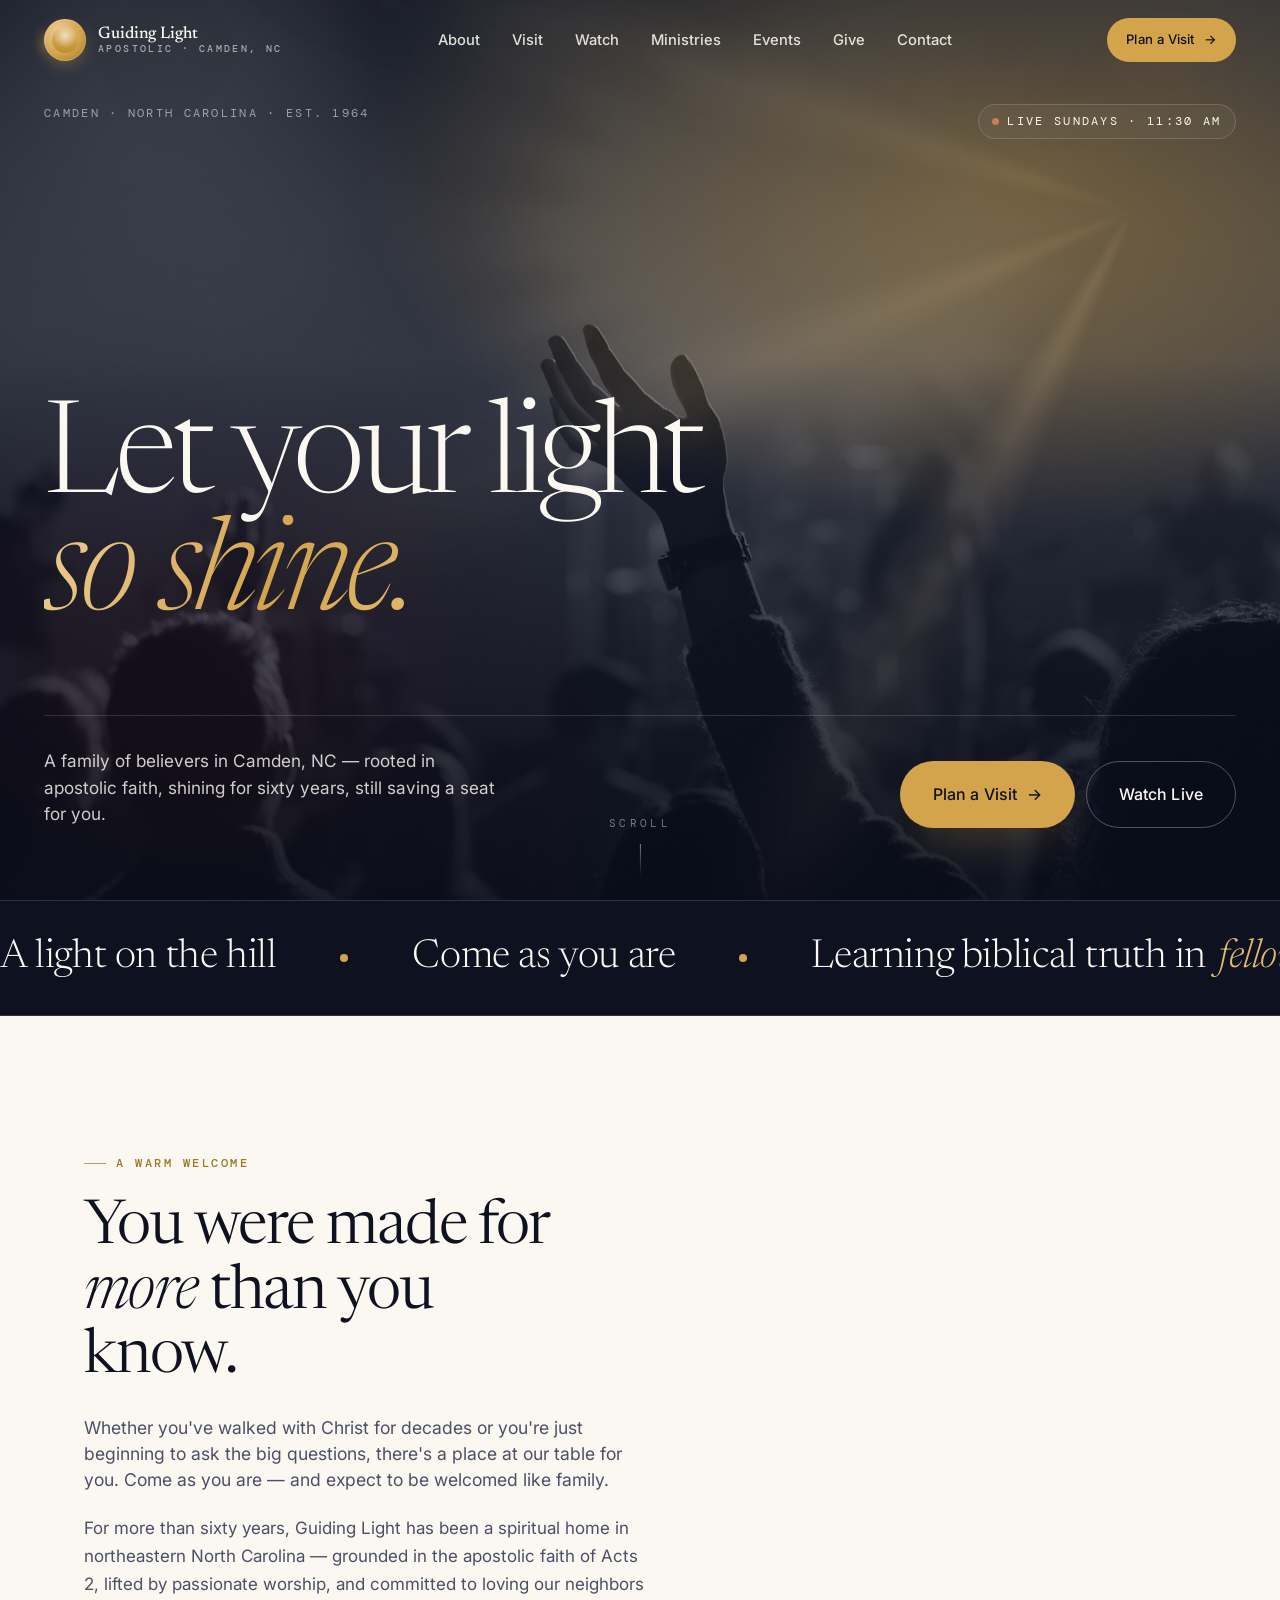
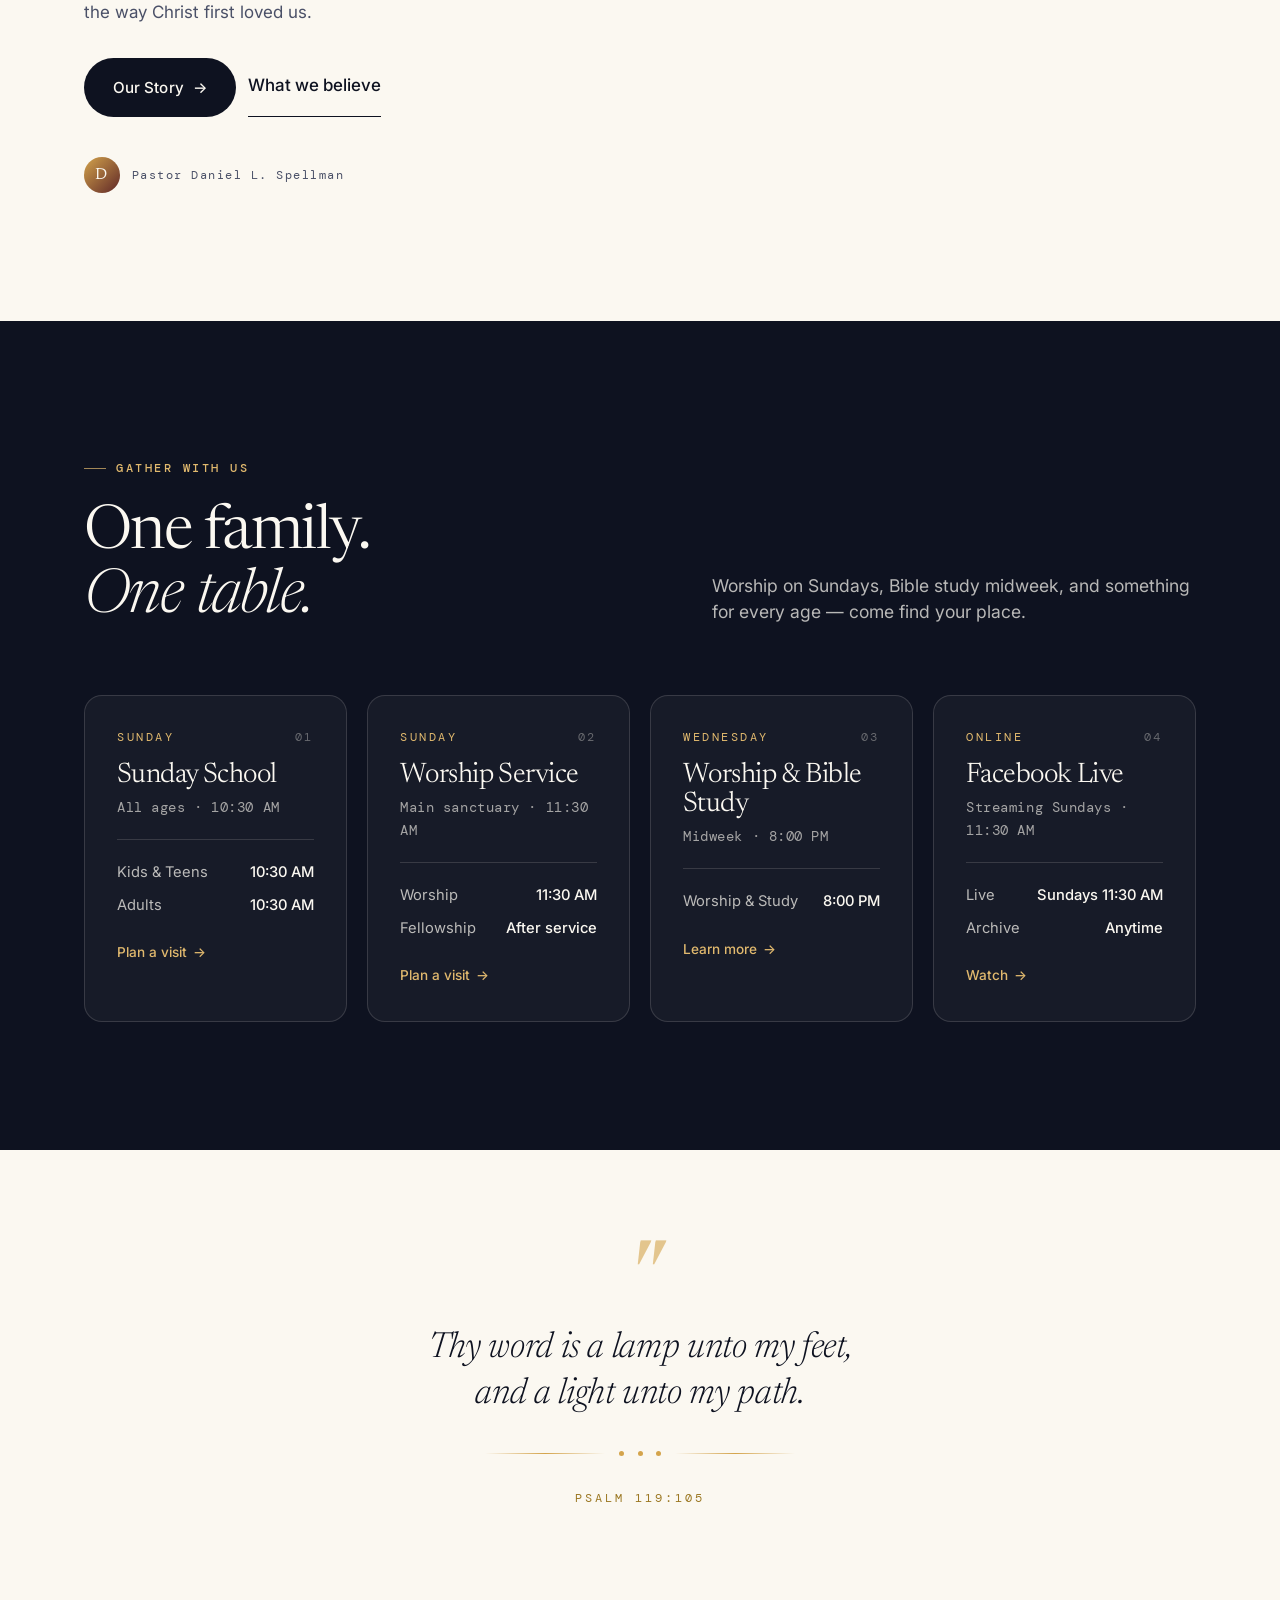
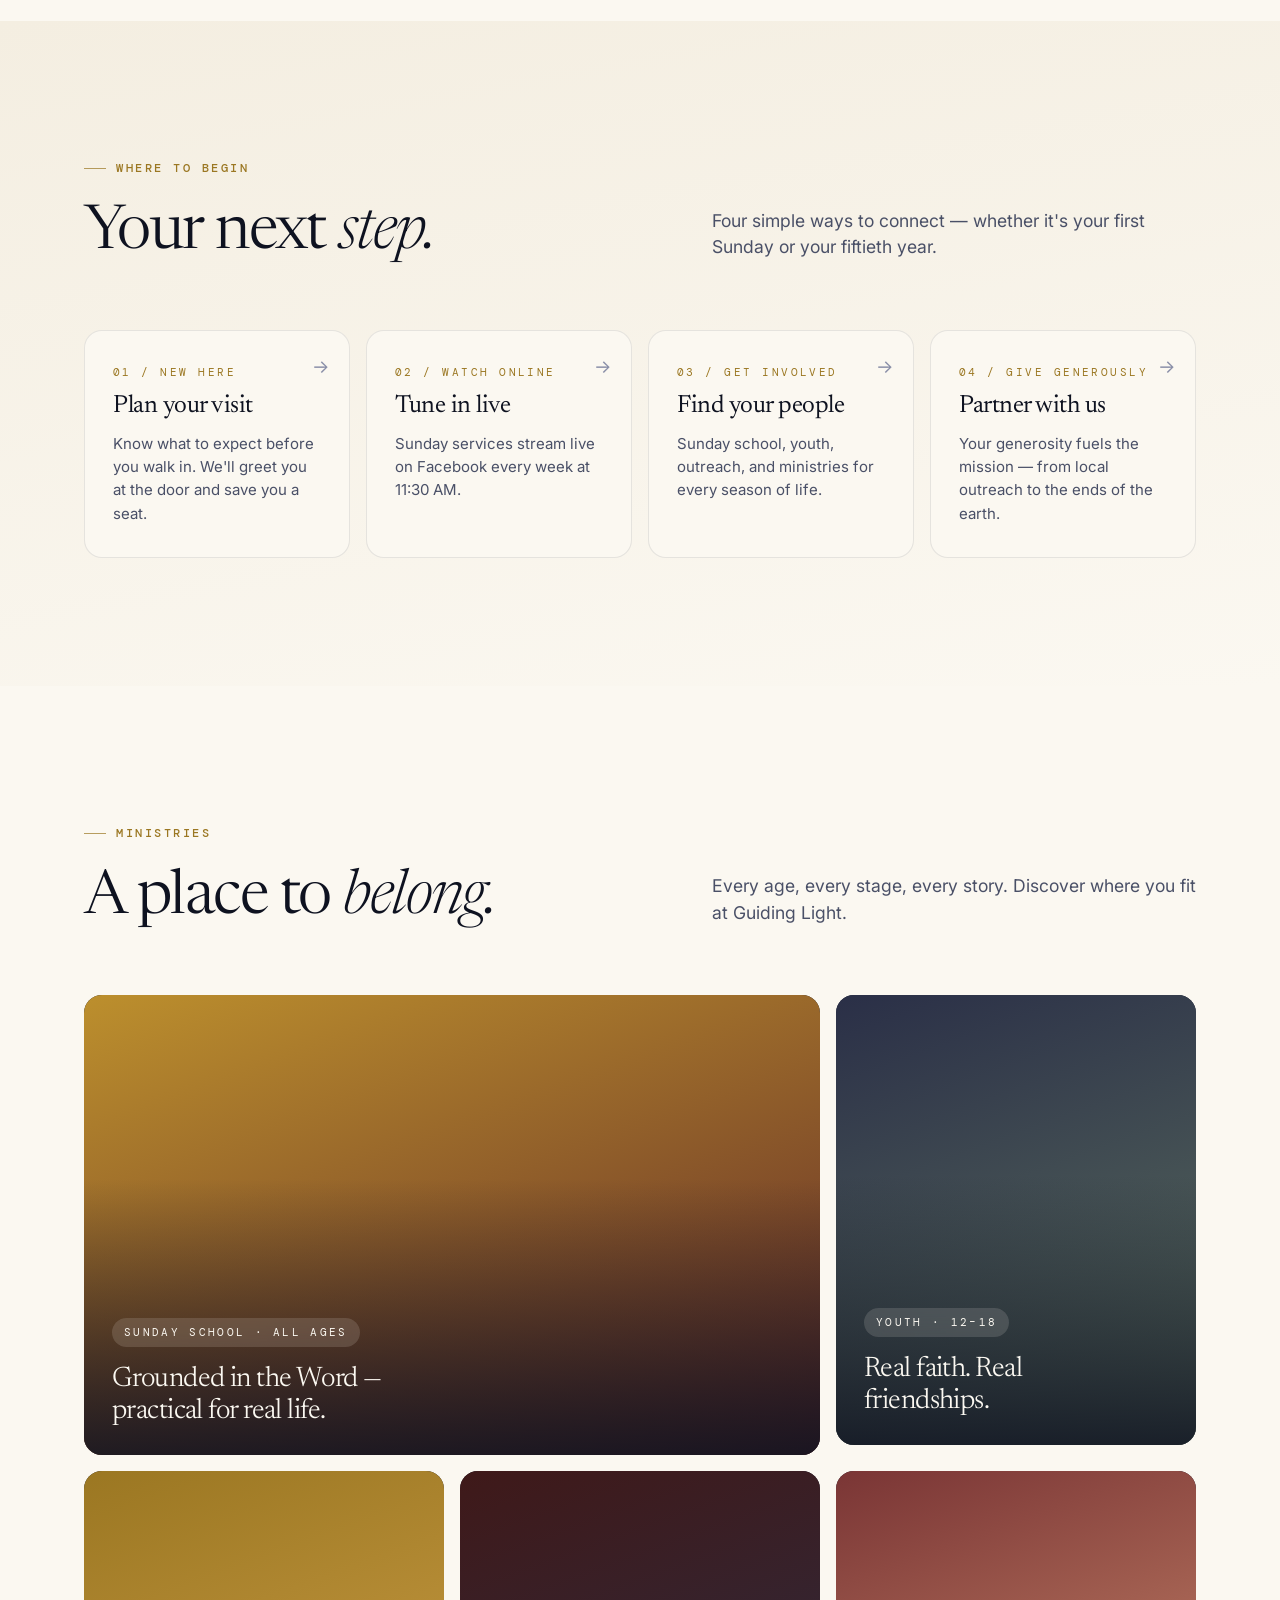
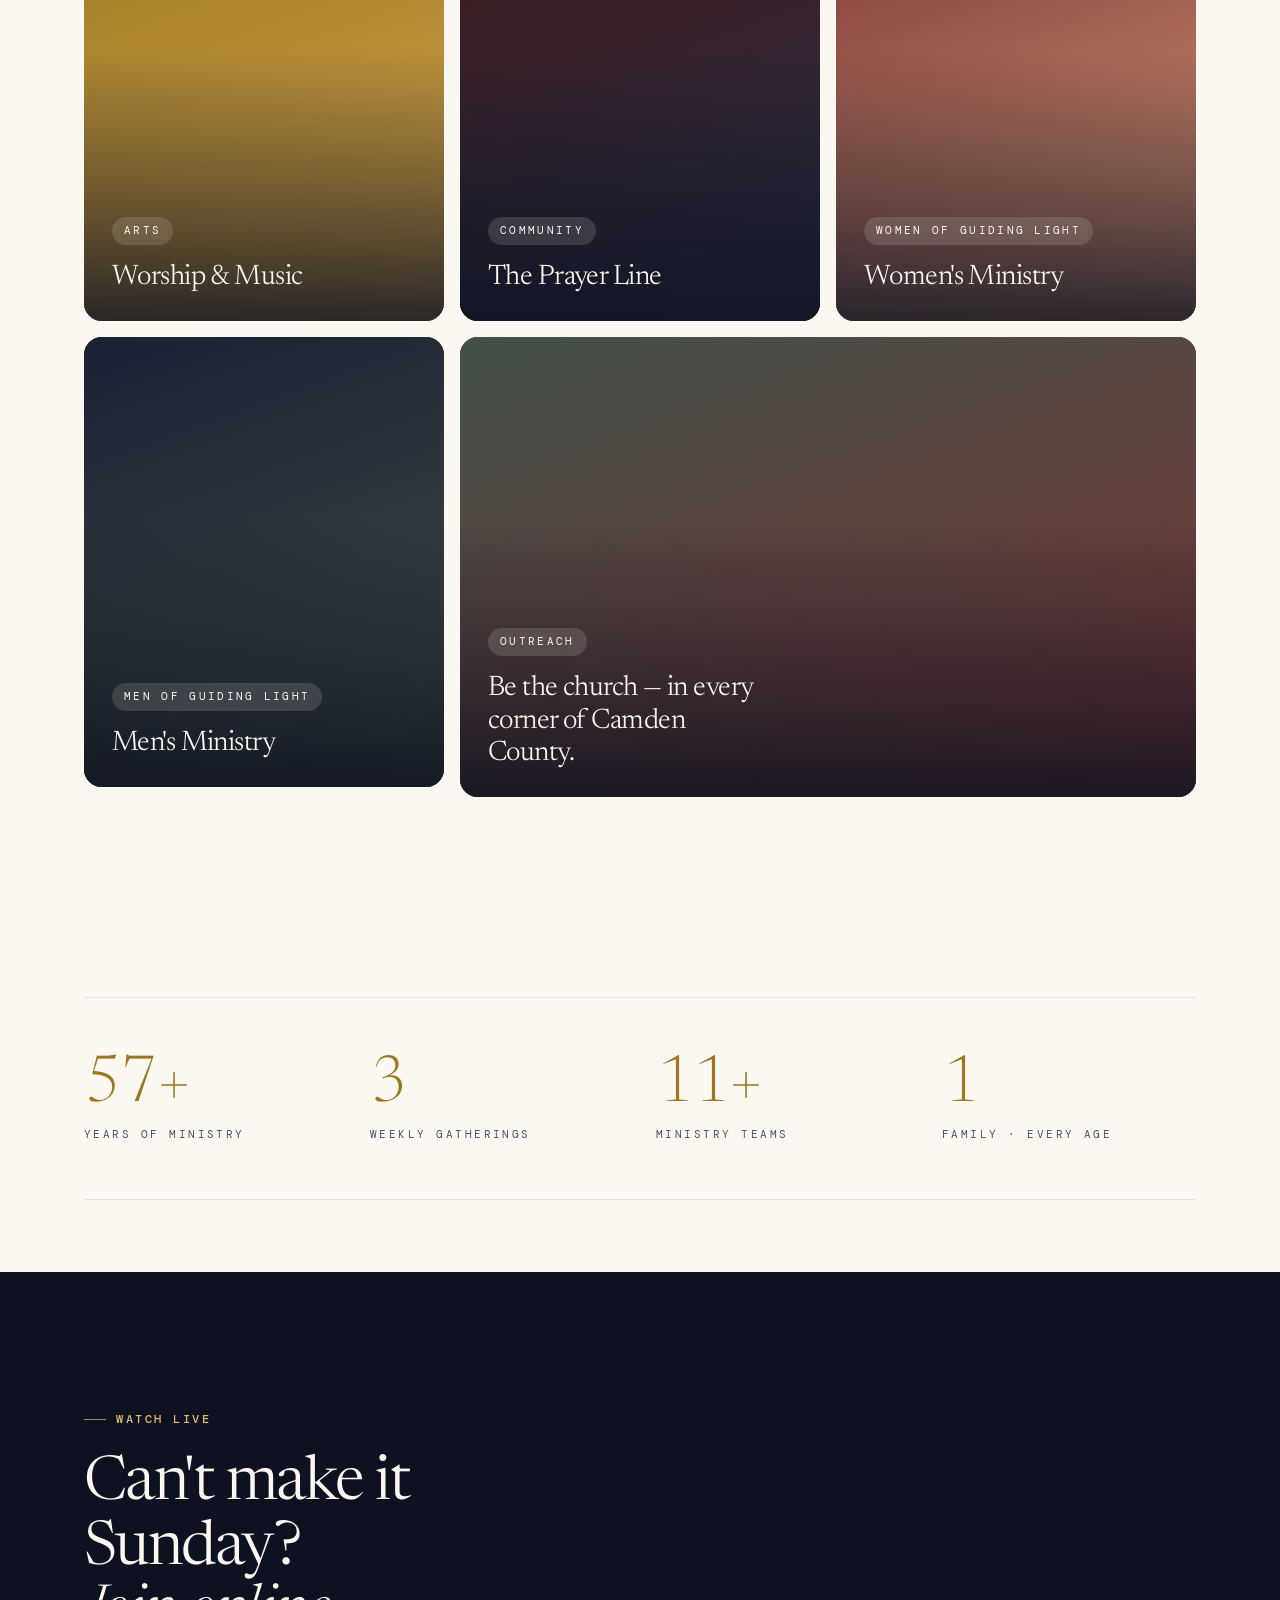
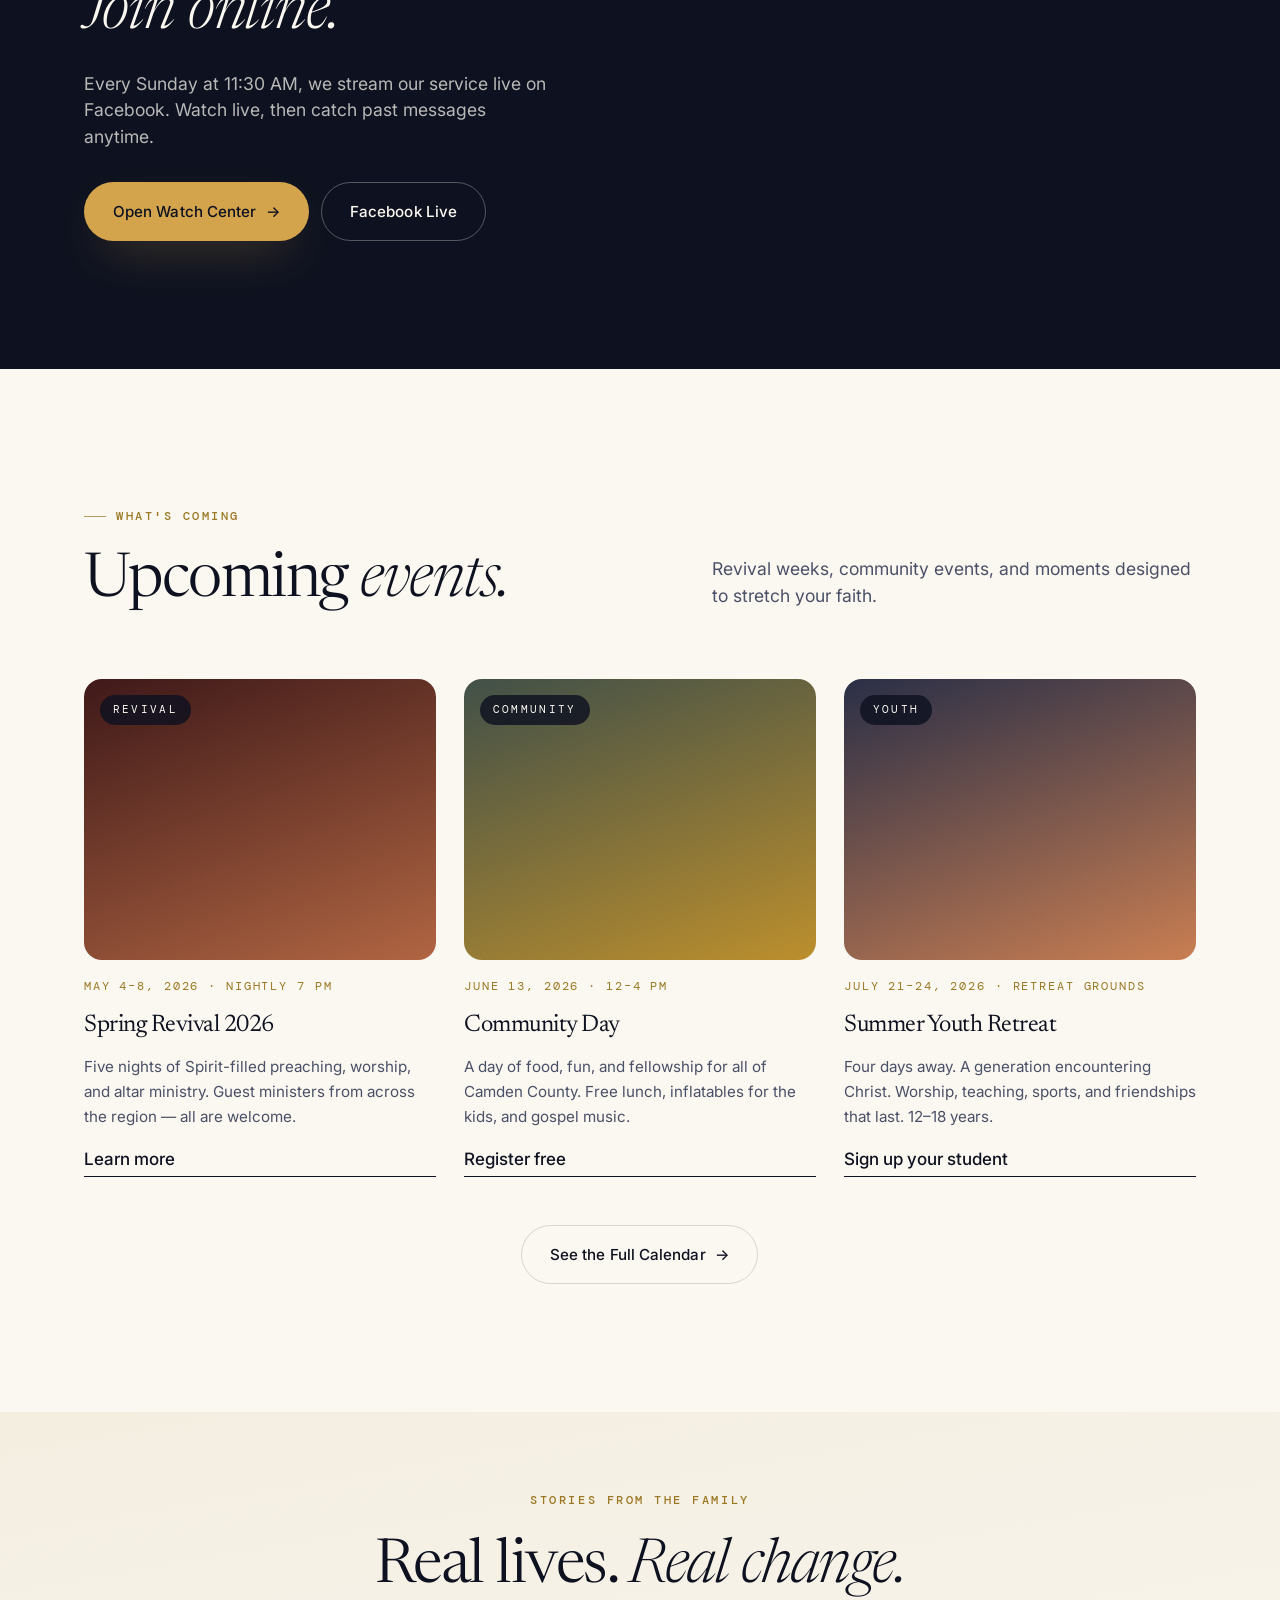
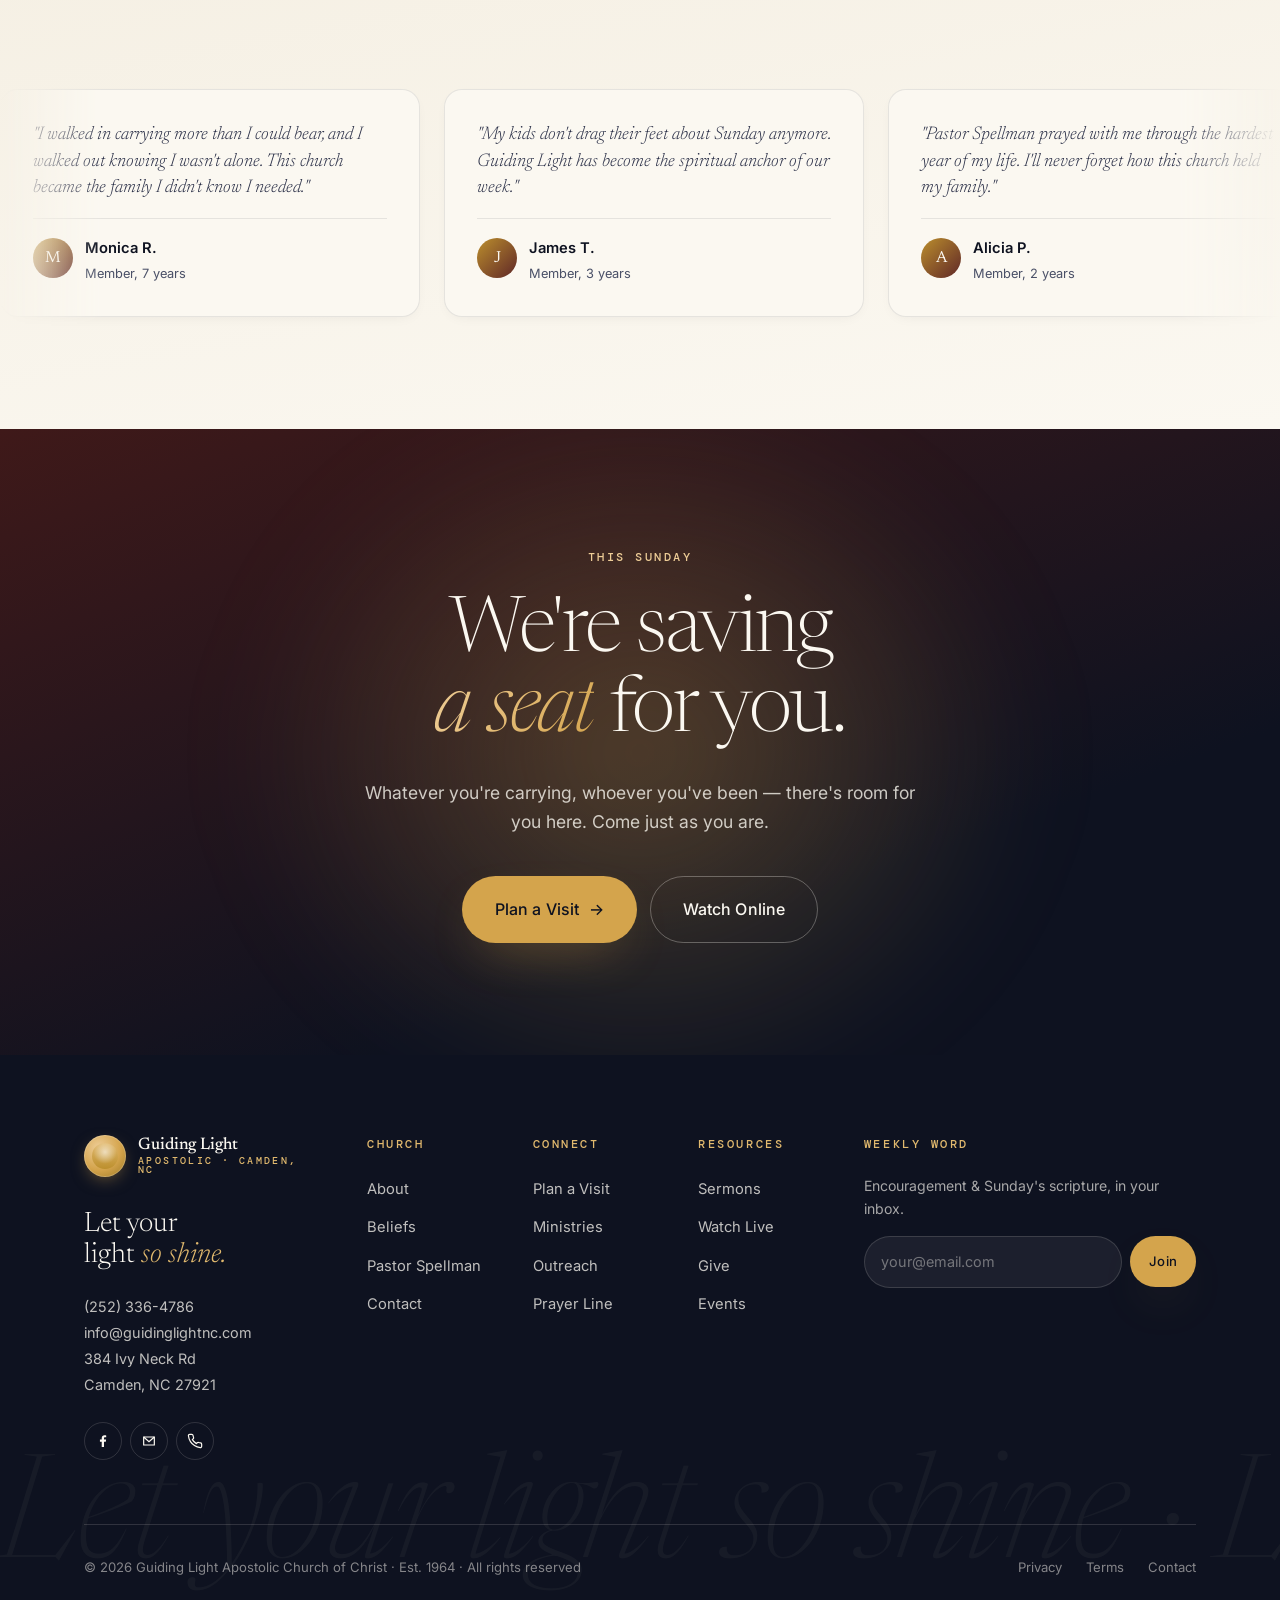
==== index.html @ ae15ff1e "Initial site" ====
<!doctype html>
<html lang="en">
<head>
<meta charset="utf-8" />
<meta name="viewport" content="width=device-width, initial-scale=1" />
<title>Guiding Light Apostolic Church of Christ — Camden, NC</title>
<meta name="description" content="Guiding Light Apostolic Church of Christ is a Christ-centered family in Camden, NC serving the community since 1964. Sunday worship at 11:30 AM. Learning biblical truth in fellowship." />
<meta name="theme-color" content="#0E1220" />
<link rel="preconnect" href="https://fonts.googleapis.com">
<link rel="preconnect" href="https://fonts.gstatic.com" crossorigin>
<link rel="stylesheet" href="https://fonts.googleapis.com/css2?family=Newsreader:ital,opsz,wght@0,6..72,200..700;1,6..72,200..700&family=Inter:wght@400;500;600;700&family=DM+Mono:wght@400;500&display=swap" />
<link rel="stylesheet" href="css/styles.css" />
</head>
<body>

<!-- ═══════════════════════════ NAV ═══════════════════════════ -->
<header class="nav is-dark">
  <div class="wrap-wide nav-inner">
    <a class="logo" href="index.html" aria-label="Guiding Light Apostolic Church of Christ home">
      <span class="logo-mark" aria-hidden="true"></span>
      <span class="logo-text">
        <span class="t1">Guiding Light</span>
        <span class="t2">Apostolic · Camden, NC</span>
      </span>
    </a>
    <nav class="nav-links" aria-label="Primary">
      <a href="about.html">About</a>
      <a href="visit.html">Visit</a>
      <a href="watch.html">Watch</a>
      <a href="ministries.html">Ministries</a>
      <a href="events.html">Events</a>
      <a href="give.html">Give</a>
      <a href="contact.html">Contact</a>
    </nav>
    <div class="nav-cta">
      <a class="btn btn-accent btn-sm" href="visit.html">Plan a Visit <span class="arr">→</span></a>
      <button class="burger" aria-label="Open menu" aria-expanded="false">
        <span></span><span></span>
      </button>
    </div>
  </div>
</header>

<!-- Mobile drawer -->
<div class="drawer" role="dialog" aria-label="Navigation">
  <nav aria-label="Mobile">
    <a href="about.html">About</a>
    <a href="visit.html">Visit</a>
    <a href="watch.html">Watch</a>
    <a href="ministries.html">Ministries</a>
    <a href="events.html">Events</a>
    <a href="give.html">Give</a>
    <a href="contact.html">Contact</a>
  </nav>
  <div class="drawer-foot">
    <a href="tel:+12523364786">(252) 336-4786</a>
    <a href="https://www.facebook.com/glacnc/" target="_blank" rel="noopener">Facebook</a>
  </div>
</div>

<!-- ═══════════════════════════ HERO ═══════════════════════════ -->
<section class="hero">
  <div class="hero-bg">
    <img class="hero-photo" src="assets/hero-worship.jpg" alt="" aria-hidden="true" />
  </div>
  <div class="hero-rays" aria-hidden="true"></div>
  <div class="hero-grain" aria-hidden="true"></div>

  <div class="hero-meta-top">
    <span>Camden · North Carolina · Est. 1964</span>
    <span class="live"><span class="live-dot" aria-hidden="true"></span> Live Sundays · 11:30 AM</span>
  </div>

  <div class="hero-inner">
    <h1 class="hero-title reveal">
      Let your light<br />
      <em>so shine.</em>
    </h1>

    <div class="hero-bottom">
      <p class="reveal" style="--delay:.2s">
        A family of believers in Camden, NC — rooted in apostolic faith, shining for sixty years, still saving a seat for you.
      </p>
      <div class="hero-actions reveal" style="--delay:.4s">
        <a class="btn btn-accent btn-lg" href="visit.html">Plan a Visit <span class="arr">→</span></a>
        <a class="btn btn-ghost-light btn-lg" href="watch.html">Watch Live</a>
      </div>
    </div>
  </div>

  <div class="hero-scroll" aria-hidden="true">Scroll</div>
</section>

<!-- ═══════════════════════════ MARQUEE ═══════════════════════════ -->
<div class="marquee" aria-hidden="true">
  <div class="marquee-track" data-loop>
    <span>A light on the hill<span class="marquee-dot"></span></span>
    <span>Come as you are<span class="marquee-dot"></span></span>
    <span>Learning biblical truth in <em>fellowship</em><span class="marquee-dot"></span></span>
    <span>We're saving a seat for <em>you</em><span class="marquee-dot"></span></span>
    <span>Sixty years <em>and counting</em><span class="marquee-dot"></span></span>
  </div>
</div>

<!-- ═══════════════════════════ WELCOME ═══════════════════════════ -->
<section class="section">
  <div class="wrap">
    <div class="split wide-left">
      <div class="split-copy">
        <span class="kicker reveal">A Warm Welcome</span>
        <h2 class="reveal mt-3" style="--delay:.1s">
          You were made for <em class="serif-italic">more</em> than you know.
        </h2>
        <p class="lede reveal" style="--delay:.2s">
          Whether you've walked with Christ for decades or you're just beginning to ask the big questions, there's a place at our table for you. Come as you are — and expect to be welcomed like family.
        </p>
        <p class="reveal" style="--delay:.3s">
          For more than sixty years, Guiding Light has been a spiritual home in northeastern North Carolina — grounded in the apostolic faith of Acts 2, lifted by passionate worship, and committed to loving our neighbors the way Christ first loved us.
        </p>
        <div class="split-actions reveal" style="--delay:.4s">
          <a class="btn" href="about.html">Our Story <span class="arr">→</span></a>
          <a class="link" href="about.html#beliefs">What we believe</a>
        </div>
        <div class="sig reveal" style="--delay:.5s">
          <span class="sig-mark">D</span>
          <span>Pastor Daniel L. Spellman</span>
        </div>
      </div>

      <div class="split-media reveal-img">
        <div class="photo-placeholder">
          <span class="ph-label">Sunday Worship</span>
        </div>
        <span class="tag">A family at the table</span>
        <div class="caption">
          "You are the light of the world. A city set on a hill cannot be hidden." <br/>
          <span style="opacity:.7">— Matthew 5:14</span>
        </div>
      </div>
    </div>
  </div>
</section>

<!-- ═══════════════════════════ SERVICE TIMES ═══════════════════════════ -->
<section class="section section-dark" id="services">
  <div class="wrap">
    <div class="section-head">
      <div>
        <span class="kicker reveal">Gather With Us</span>
        <h2 class="reveal mt-3" style="--delay:.1s">One family.<br/><em class="serif-italic">One table.</em></h2>
      </div>
      <p class="lede reveal" style="--delay:.2s">
        Worship on Sundays, Bible study midweek, and something for every age — come find your place.
      </p>
    </div>

    <div class="time-cards">
      <article class="time-card reveal">
        <div class="tc-label"><span>Sunday</span><span class="tc-num">01</span></div>
        <h3>Sunday School</h3>
        <p class="tc-place">All ages · 10:30 AM</p>
        <ul>
          <li><span>Kids &amp; Teens</span><span>10:30 AM</span></li>
          <li><span>Adults</span><span>10:30 AM</span></li>
        </ul>
        <a class="tc-more" href="visit.html">Plan a visit <span class="arr">→</span></a>
      </article>

      <article class="time-card reveal" style="--delay:.1s">
        <div class="tc-label"><span>Sunday</span><span class="tc-num">02</span></div>
        <h3>Worship Service</h3>
        <p class="tc-place">Main sanctuary · 11:30 AM</p>
        <ul>
          <li><span>Worship</span><span>11:30 AM</span></li>
          <li><span>Fellowship</span><span>After service</span></li>
        </ul>
        <a class="tc-more" href="visit.html">Plan a visit <span class="arr">→</span></a>
      </article>

      <article class="time-card reveal" style="--delay:.2s">
        <div class="tc-label"><span>Wednesday</span><span class="tc-num">03</span></div>
        <h3>Worship &amp; Bible Study</h3>
        <p class="tc-place">Midweek · 8:00 PM</p>
        <ul>
          <li><span>Worship &amp; Study</span><span>8:00 PM</span></li>
        </ul>
        <a class="tc-more" href="visit.html#study">Learn more <span class="arr">→</span></a>
      </article>

      <article class="time-card reveal" style="--delay:.3s">
        <div class="tc-label"><span>Online</span><span class="tc-num">04</span></div>
        <h3>Facebook Live</h3>
        <p class="tc-place">Streaming Sundays · 11:30 AM</p>
        <ul>
          <li><span>Live</span><span>Sundays 11:30 AM</span></li>
          <li><span>Archive</span><span>Anytime</span></li>
        </ul>
        <a class="tc-more" href="watch.html">Watch <span class="arr">→</span></a>
      </article>
    </div>
  </div>
</section>

<!-- ═══════════════════════════ VERSE ═══════════════════════════ -->
<section class="section-sm">
  <div class="wrap">
    <div class="verse reveal">
      <span class="mark">"</span>
      <blockquote>
        Thy word is a lamp unto my feet, and a light unto my path.
      </blockquote>
      <div class="ornament" aria-hidden="true"><span class="dot"></span><span class="dot"></span><span class="dot"></span></div>
      <cite>Psalm 119:105</cite>
    </div>
  </div>
</section>

<!-- ═══════════════════════════ NEXT STEPS ═══════════════════════════ -->
<section class="section section-warm">
  <div class="wrap">
    <div class="section-head">
      <div>
        <span class="kicker reveal">Where to Begin</span>
        <h2 class="reveal mt-3" style="--delay:.1s">Your next <em class="serif-italic">step.</em></h2>
      </div>
      <p class="lede reveal" style="--delay:.2s">Four simple ways to connect — whether it's your first Sunday or your fiftieth year.</p>
    </div>

    <div class="steps">
      <a class="step reveal" href="visit.html">
        <span class="step-num">01 / New here</span>
        <h3>Plan your visit</h3>
        <p>Know what to expect before you walk in. We'll greet you at the door and save you a seat.</p>
      </a>
      <a class="step reveal" style="--delay:.1s" href="watch.html">
        <span class="step-num">02 / Watch online</span>
        <h3>Tune in live</h3>
        <p>Sunday services stream live on Facebook every week at 11:30 AM.</p>
      </a>
      <a class="step reveal" style="--delay:.2s" href="ministries.html">
        <span class="step-num">03 / Get involved</span>
        <h3>Find your people</h3>
        <p>Sunday school, youth, outreach, and ministries for every season of life.</p>
      </a>
      <a class="step reveal" style="--delay:.3s" href="give.html">
        <span class="step-num">04 / Give generously</span>
        <h3>Partner with us</h3>
        <p>Your generosity fuels the mission — from local outreach to the ends of the earth.</p>
      </a>
    </div>
  </div>
</section>

<!-- ═══════════════════════════ MINISTRIES ═══════════════════════════ -->
<section class="section">
  <div class="wrap">
    <div class="section-head">
      <div>
        <span class="kicker reveal">Ministries</span>
        <h2 class="reveal mt-3" style="--delay:.1s">A place to <em class="serif-italic">belong.</em></h2>
      </div>
      <p class="lede reveal" style="--delay:.2s">Every age, every stage, every story. Discover where you fit at Guiding Light.</p>
    </div>

    <div class="ministries">
      <a class="ministry wide reveal" href="ministries.html#sunday-school">
        <div class="ministry-bg school" aria-hidden="true"></div>
        <div class="ministry-body">
          <span class="ministry-tag">Sunday School · All Ages</span>
          <h3>Grounded in the Word — practical for real life.</h3>
          <p>Bible-centered classes for every age group, 10:30 AM each Sunday.</p>
        </div>
      </a>

      <a class="ministry reveal" style="--delay:.1s" href="ministries.html#youth">
        <div class="ministry-bg youth" aria-hidden="true"></div>
        <div class="ministry-body">
          <span class="ministry-tag">Youth · 12–18</span>
          <h3>Real faith. Real friendships.</h3>
          <p>A place where teens are known, loved, and never talked down to.</p>
        </div>
      </a>

      <a class="ministry reveal" href="ministries.html#worship">
        <div class="ministry-bg worship" aria-hidden="true"></div>
        <div class="ministry-body">
          <span class="ministry-tag">Arts</span>
          <h3>Worship &amp; Music</h3>
          <p>Heartfelt, biblical, Spirit-led — the way it's always been done here.</p>
        </div>
      </a>

      <a class="ministry reveal" style="--delay:.1s" href="ministries.html#prayer">
        <div class="ministry-bg prayer" aria-hidden="true"></div>
        <div class="ministry-body">
          <span class="ministry-tag">Community</span>
          <h3>The Prayer Line</h3>
          <p>Weekly gatherings and a confidential line — because heaven listens.</p>
        </div>
      </a>

      <a class="ministry reveal" href="ministries.html#women">
        <div class="ministry-bg women" aria-hidden="true"></div>
        <div class="ministry-body">
          <span class="ministry-tag">Women of Guiding Light</span>
          <h3>Women's Ministry</h3>
          <p>Sisterhood rooted in Scripture — studies, retreats, real friendships.</p>
        </div>
      </a>

      <a class="ministry reveal" style="--delay:.1s" href="ministries.html#men">
        <div class="ministry-bg men" aria-hidden="true"></div>
        <div class="ministry-body">
          <span class="ministry-tag">Men of Guiding Light</span>
          <h3>Men's Ministry</h3>
          <p>Brotherhood, accountability, and iron sharpening iron.</p>
        </div>
      </a>

      <a class="ministry wide reveal" style="--delay:.2s" href="ministries.html#outreach">
        <div class="ministry-bg outreach" aria-hidden="true"></div>
        <div class="ministry-body">
          <span class="ministry-tag">Outreach</span>
          <h3>Be the church — in every corner of Camden County.</h3>
          <p>Food drives, hospital visits, back-to-school events, and families facing hardship.</p>
        </div>
      </a>
    </div>
  </div>
</section>

<!-- ═══════════════════════════ STATS ═══════════════════════════ -->
<section class="section-sm">
  <div class="wrap">
    <div class="stats">
      <div class="stat reveal">
        <span class="stat-num" data-count="60" data-suffix="+">0</span>
        <span class="stat-label">Years of ministry</span>
      </div>
      <div class="stat reveal" style="--delay:.1s">
        <span class="stat-num" data-count="3">0</span>
        <span class="stat-label">Weekly gatherings</span>
      </div>
      <div class="stat reveal" style="--delay:.2s">
        <span class="stat-num" data-count="12" data-suffix="+">0</span>
        <span class="stat-label">Ministry teams</span>
      </div>
      <div class="stat reveal" style="--delay:.3s">
        <span class="stat-num" data-count="1">0</span>
        <span class="stat-label">Family · every age</span>
      </div>
    </div>
  </div>
</section>

<!-- ═══════════════════════════ WATCH BAND ═══════════════════════════ -->
<section class="section section-dark">
  <div class="wrap">
    <div class="split wide-right">
      <div class="split-copy">
        <span class="kicker reveal">Watch Live</span>
        <h2 class="reveal mt-3" style="--delay:.1s">Can't make it Sunday?<br/><em class="serif-italic">Join online.</em></h2>
        <p class="lede reveal" style="--delay:.2s">Every Sunday at 11:30 AM, we stream our service live on Facebook. Watch live, then catch past messages anytime.</p>
        <div class="split-actions reveal" style="--delay:.3s">
          <a class="btn btn-accent" href="watch.html">Open Watch Center <span class="arr">→</span></a>
          <a class="btn btn-ghost-light" href="https://www.facebook.com/glacnc/" target="_blank" rel="noopener">Facebook Live</a>
        </div>
      </div>

      <div class="reveal-img" style="--delay:.2s">
        <div style="position:relative; aspect-ratio: 16/10; border-radius: var(--r-xl); overflow:hidden; background: linear-gradient(135deg, var(--ink-800), var(--wine-700)); display: grid; place-items: center; border: 1px solid rgba(251,248,241,0.1);">
          <div style="position:absolute; inset:0; background: radial-gradient(circle at 50% 40%, rgba(212,164,76,0.35), transparent 60%); pointer-events: none;"></div>
          <div style="position:relative; text-align:center; z-index: 1; padding: 2rem;">
            <svg width="72" height="72" viewBox="0 0 24 24" fill="none" stroke="var(--honey-400)" stroke-width="1" style="margin: 0 auto 1rem"><circle cx="12" cy="12" r="10"/><path d="M10 8l6 4-6 4V8z" fill="var(--honey-400)" stroke="none"/></svg>
            <div style="font-family: var(--font-display); font-size: 1.85rem; font-weight: 300; color: var(--bone)">Sundays · 11:30 AM</div>
            <div style="margin-top: .5rem; font-family: var(--font-mono); font-size: 0.72rem; letter-spacing: 0.22em; text-transform: uppercase; color: var(--honey-400)">Streaming on Facebook Live</div>
          </div>
        </div>
      </div>
    </div>
  </div>
</section>

<!-- ═══════════════════════════ UPCOMING EVENTS ═══════════════════════════ -->
<section class="section">
  <div class="wrap">
    <div class="section-head">
      <div>
        <span class="kicker reveal">What's Coming</span>
        <h2 class="reveal mt-3" style="--delay:.1s">Upcoming <em class="serif-italic">events.</em></h2>
      </div>
      <p class="lede reveal" style="--delay:.2s">Revival weeks, community events, and moments designed to stretch your faith.</p>
    </div>

    <div class="events" data-events-target="home" data-featured="true" data-limit="3">
      <!-- Fallback content shown if events.json fails to load -->
      <article class="event reveal">
        <div class="event-media g-revival"><span class="label">Revival</span></div>
        <span class="event-date">May 4–8, 2026 · Nightly 7 PM</span>
        <h3>Spring Revival 2026</h3>
        <p>Five nights of Spirit-filled preaching, worship, and altar ministry.</p>
        <a class="link" href="events.html">Learn more</a>
      </article>
    </div>

    <div class="text-center mt-5 reveal">
      <a class="btn btn-ghost" href="events.html">See the Full Calendar <span class="arr">→</span></a>
    </div>
  </div>
</section>

<!-- ═══════════════════════════ TESTIMONIALS ═══════════════════════════ -->
<section class="section-sm section-warm">
  <div class="wrap text-center reveal" style="max-width: 680px">
    <span class="kicker plain">Stories from the Family</span>
    <h2 class="mt-3">Real lives. <em class="serif-italic">Real change.</em></h2>
  </div>
  <div class="quotes mt-5">
    <div class="quotes-track" data-loop>
      <article class="quote-card">
        <p>"I walked in carrying more than I could bear, and I walked out knowing I wasn't alone. This church became the family I didn't know I needed."</p>
        <div class="quote-who"><span class="quote-avatar">M</span><span><b>Monica R.</b><small>Member, 7 years</small></span></div>
      </article>
      <article class="quote-card">
        <p>"My kids don't drag their feet about Sunday anymore. Guiding Light has become the spiritual anchor of our week."</p>
        <div class="quote-who"><span class="quote-avatar">J</span><span><b>James T.</b><small>Member, 3 years</small></span></div>
      </article>
      <article class="quote-card">
        <p>"Pastor Spellman prayed with me through the hardest year of my life. I'll never forget how this church held my family."</p>
        <div class="quote-who"><span class="quote-avatar">A</span><span><b>Alicia P.</b><small>Member, 2 years</small></span></div>
      </article>
      <article class="quote-card">
        <p>"From the first Sunday, someone remembered our names. That doesn't happen by accident — it's who Guiding Light is."</p>
        <div class="quote-who"><span class="quote-avatar">D</span><span><b>David &amp; Kara L.</b><small>Members, 9 years</small></span></div>
      </article>
      <article class="quote-card">
        <p>"Sixty years of faithfulness. I'm a third-generation member — my grandmother sang in this choir. There's no place like home."</p>
        <div class="quote-who"><span class="quote-avatar">S</span><span><b>Sylvia K.</b><small>Lifetime member</small></span></div>
      </article>
    </div>
  </div>
</section>

<!-- ═══════════════════════════ CTA BAND ═══════════════════════════ -->
<section class="cta-band">
  <div class="wrap">
    <span class="kicker plain reveal" style="color: var(--honey-300); justify-content: center; display: inline-flex">This Sunday</span>
    <h2 class="reveal mt-3" style="--delay:.1s">We're saving<br /><em>a seat</em> for you.</h2>
    <p class="reveal" style="--delay:.2s">Whatever you're carrying, whoever you've been — there's room for you here. Come just as you are.</p>
    <div class="cta-actions reveal" style="--delay:.3s">
      <a class="btn btn-accent btn-lg" href="visit.html">Plan a Visit <span class="arr">→</span></a>
      <a class="btn btn-ghost-light btn-lg" href="watch.html">Watch Online</a>
    </div>
  </div>
</section>

<!-- ═══════════════════════════ FOOTER ═══════════════════════════ -->
<footer class="footer">
  <div class="wrap">
    <div class="footer-grid">
      <div class="footer-brand">
        <a class="logo" href="index.html">
          <span class="logo-mark" aria-hidden="true"></span>
          <span class="logo-text"><span class="t1">Guiding Light</span><span class="t2">Apostolic · Camden, NC</span></span>
        </a>
        <p class="footer-tag">Let your<br />light <em>so shine.</em></p>
        <div class="footer-contact">
          <a href="tel:+12523364786">(252) 336-4786</a><br/>
          <a href="mailto:info@guidinglightnc.com">info@guidinglightnc.com</a><br/>
          384 Ivy Neck Rd<br/>
          Camden, NC 27921
        </div>
        <div class="footer-socials">
          <a class="social" href="https://www.facebook.com/glacnc/" target="_blank" rel="noopener" aria-label="Facebook"><svg width="16" height="16" viewBox="0 0 24 24" fill="currentColor"><path d="M13.5 21v-8h2.7l.4-3.1h-3.1V7.9c0-.9.3-1.5 1.6-1.5h1.7V3.6c-.3 0-1.3-.1-2.5-.1-2.5 0-4.2 1.5-4.2 4.3v2.1H7.4V13h2.7v8h3.4z"/></svg></a>
          <a class="social" href="mailto:info@guidinglightnc.com" aria-label="Email"><svg width="16" height="16" viewBox="0 0 24 24" fill="none" stroke="currentColor" stroke-width="1.8"><path d="M4 6h16v12H4z"/><path d="M4 6l8 7 8-7"/></svg></a>
          <a class="social" href="tel:+12523364786" aria-label="Phone"><svg width="16" height="16" viewBox="0 0 24 24" fill="none" stroke="currentColor" stroke-width="1.8"><path d="M22 16.92v3a2 2 0 01-2.18 2 19.79 19.79 0 01-8.63-3.07 19.5 19.5 0 01-6-6 19.79 19.79 0 01-3.07-8.67A2 2 0 014.11 2h3a2 2 0 012 1.72 12.84 12.84 0 00.7 2.81 2 2 0 01-.45 2.11L8.09 9.91a16 16 0 006 6l1.27-1.27a2 2 0 012.11-.45 12.84 12.84 0 002.81.7A2 2 0 0122 16.92z"/></svg></a>
        </div>
      </div>

      <div class="footer-col">
        <h5>Church</h5>
        <ul>
          <li><a href="about.html">About</a></li>
          <li><a href="about.html#beliefs">Beliefs</a></li>
          <li><a href="about.html#pastor">Pastor Spellman</a></li>
          <li><a href="contact.html">Contact</a></li>
        </ul>
      </div>

      <div class="footer-col">
        <h5>Connect</h5>
        <ul>
          <li><a href="visit.html">Plan a Visit</a></li>
          <li><a href="ministries.html">Ministries</a></li>
          <li><a href="ministries.html#outreach">Outreach</a></li>
          <li><a href="ministries.html#prayer">Prayer Line</a></li>
        </ul>
      </div>

      <div class="footer-col">
        <h5>Resources</h5>
        <ul>
          <li><a href="watch.html">Sermons</a></li>
          <li><a href="watch.html">Watch Live</a></li>
          <li><a href="give.html">Give</a></li>
          <li><a href="events.html">Events</a></li>
        </ul>
      </div>

      <div class="footer-newsletter footer-col">
        <h5>Weekly Word</h5>
        <p>Encouragement &amp; Sunday's scripture, in your inbox.</p>
        <form onsubmit="event.preventDefault(); this.querySelector('button').textContent='Subscribed ✓'; this.querySelector('input').value='';">
          <input type="email" placeholder="your@email.com" required />
          <button type="submit" class="btn btn-accent btn-sm">Join</button>
        </form>
      </div>
    </div>

    <div class="footer-bottom">
      <p>© <span data-year></span> Guiding Light Apostolic Church of Christ · Est. 1964 · All rights reserved</p>
      <div class="legal">
        <a href="#">Privacy</a>
        <a href="#">Terms</a>
        <a href="contact.html">Contact</a>
      </div>
    </div>
  </div>
  <div class="footer-seal" aria-hidden="true">Let your light so shine · Let your light so shine ·</div>
</footer>

<script src="js/main.js"></script>
<script src="js/events.js"></script>
</body>
</html>
---- css/styles.css ----
/* =============================================================
   GUIDING LIGHT APOSTOLIC CHURCH OF CHRIST — Design System
   Camden, NC · Est. 1964
   Aesthetic: luminous, rooted, story-driven.
   Warm sunlit palette. Ornate serif headers. Quiet motion.
   ============================================================= */

:root {
  /* ——— Palette ——— */
  --bone:        #FBF8F1;
  --bone-soft:   #F4EEE1;
  --bone-warm:   #ECE2CC;

  --ink-900:     #0E1220;
  --ink-800:     #1B2033;
  --ink-700:     #2A2F47;
  --ink-500:     #4A5067;
  --ink-300:     #8A8FA8;
  --ink-100:     #C7CAD8;

  /* The "light" — primary warm accent */
  --honey-700:   #9B7722;
  --honey-600:   #BC8F2D;
  --honey-500:   #D4A44C;
  --honey-400:   #E1B96E;
  --honey-300:   #EECD97;
  --honey-200:   #F4DFB8;

  /* Deep apostolic burgundy — secondary accent */
  --wine-800:    #3F1919;
  --wine-700:    #5F2727;
  --wine-600:    #7A3535;
  --wine-500:    #9A4545;

  /* Terracotta warmth */
  --terra-600:   #B06542;
  --terra-500:   #C97E52;
  --terra-400:   #DA9A77;

  /* Cool sage for contrast */
  --sage-700:    #415048;
  --sage-500:    #5D7060;
  --sage-300:    #8FA295;

  --white:       #FFFFFF;

  /* ——— Semantic ——— */
  --bg:          var(--bone);
  --bg-deep:     var(--ink-900);
  --fg:          var(--ink-900);
  --fg-mute:     var(--ink-500);
  --accent:      var(--honey-500);
  --accent-deep: var(--wine-700);

  --line:        rgba(14, 18, 32, 0.09);
  --line-strong: rgba(14, 18, 32, 0.15);
  --line-inv:    rgba(251, 248, 241, 0.14);

  /* ——— Type ——— */
  --font-display: "Newsreader", "Fraunces", "Cormorant Garamond", Georgia, serif;
  --font-body:    "Inter", -apple-system, BlinkMacSystemFont, "Segoe UI", sans-serif;
  --font-mono:    "DM Mono", "IBM Plex Mono", ui-monospace, monospace;

  /* ——— Scale ——— */
  --r-sm: 4px;
  --r-md: 10px;
  --r-lg: 18px;
  --r-xl: 28px;
  --r-full: 999px;

  --shadow-sm:  0 4px 14px -6px rgba(14, 18, 32, 0.08);
  --shadow-md:  0 18px 40px -20px rgba(14, 18, 32, 0.16);
  --shadow-lg:  0 36px 80px -30px rgba(14, 18, 32, 0.24);
  --shadow-glow: 0 20px 50px -20px rgba(212, 164, 76, 0.45);

  --ease:       cubic-bezier(0.22, 0.72, 0.22, 1);
  --ease-soft:  cubic-bezier(0.4, 0.1, 0.3, 1);

  --content:     1200px;
  --content-wide:1440px;
  --gutter:      clamp(1.25rem, 3.8vw, 2.75rem);
}

/* ——————— Reset ——————— */
*, *::before, *::after { box-sizing: border-box; }
* { margin: 0; padding: 0; }
html { -webkit-font-smoothing: antialiased; text-rendering: optimizeLegibility; scroll-behavior: smooth; }
body {
  font-family: var(--font-body);
  font-size: 17px;
  line-height: 1.65;
  color: var(--fg);
  background: var(--bg);
  overflow-x: hidden;
}
img, svg, video { display: block; max-width: 100%; height: auto; }
button { font: inherit; cursor: pointer; background: none; border: 0; color: inherit; }
a { color: inherit; text-decoration: none; }
ul, ol { list-style: none; }
input, textarea, select { font: inherit; color: inherit; }
::selection { background: var(--honey-300); color: var(--ink-900); }

/* ——————— Typography ——————— */
.kicker {
  display: inline-flex;
  align-items: center;
  gap: 0.625rem;
  font-family: var(--font-mono);
  font-size: 0.72rem;
  font-weight: 500;
  letter-spacing: 0.22em;
  text-transform: uppercase;
  color: var(--honey-700);
}
.kicker::before {
  content: "";
  width: 22px;
  height: 1px;
  background: currentColor;
  opacity: 0.7;
}
.kicker.plain::before { display: none; }

h1, .h1, h2, .h2, h3, .h3, h4, .h4 {
  font-family: var(--font-display);
  font-weight: 400;
  line-height: 1.05;
  letter-spacing: -0.02em;
  color: var(--ink-900);
}

h1, .h1 {
  font-size: clamp(3rem, 8vw, 7.5rem);
  font-weight: 300;
  line-height: 0.95;
  letter-spacing: -0.035em;
}
h2, .h2 {
  font-size: clamp(2.1rem, 4.8vw, 4.25rem);
  font-weight: 350;
  letter-spacing: -0.025em;
}
h3, .h3 {
  font-size: clamp(1.5rem, 2.6vw, 2.15rem);
  font-weight: 400;
}
h4, .h4 {
  font-size: 1.2rem;
  font-weight: 500;
  line-height: 1.35;
  font-family: var(--font-body);
  letter-spacing: -0.005em;
}

.serif-italic { font-family: var(--font-display); font-style: italic; font-weight: 300; }

.lede {
  font-size: clamp(1.1rem, 1.35vw, 1.35rem);
  line-height: 1.5;
  color: var(--ink-500);
  max-width: 62ch;
}

/* ——————— Layout ——————— */
.wrap {
  width: 100%;
  max-width: var(--content);
  margin-inline: auto;
  padding-inline: var(--gutter);
}
.wrap-wide {
  width: 100%;
  max-width: var(--content-wide);
  margin-inline: auto;
  padding-inline: var(--gutter);
}
.section {
  padding-block: clamp(4.5rem, 10vw, 8rem);
  position: relative;
}
.section-sm { padding-block: clamp(3rem, 6vw, 4.5rem); }
.section-dark {
  background: var(--ink-900);
  color: var(--bone);
}
.section-dark h1, .section-dark h2, .section-dark h3, .section-dark h4 { color: var(--bone); }
.section-dark .lede { color: rgba(251, 248, 241, 0.72); }
.section-dark .kicker { color: var(--honey-400); }

.section-warm {
  background: linear-gradient(170deg, var(--bone-soft) 0%, var(--bone) 100%);
}

.section-head {
  display: grid;
  grid-template-columns: 1fr 1fr;
  gap: 3rem;
  align-items: end;
  margin-bottom: clamp(2.5rem, 5vw, 4rem);
}
.section-head h2 { max-width: 16ch; }
.section-head .lede { justify-self: end; max-width: 44ch; padding-bottom: 0.35rem; }
@media (max-width: 780px) {
  .section-head { grid-template-columns: 1fr; gap: 1.25rem; }
  .section-head .lede { justify-self: start; }
}

/* ——————— Buttons ——————— */
.btn {
  display: inline-flex;
  align-items: center;
  gap: 0.6rem;
  padding: 1rem 1.75rem;
  font-family: var(--font-body);
  font-weight: 500;
  font-size: 0.95rem;
  letter-spacing: 0.005em;
  border-radius: var(--r-full);
  border: 1px solid transparent;
  background: var(--ink-900);
  color: var(--bone);
  transition: transform 0.4s var(--ease), background 0.3s, box-shadow 0.4s, color 0.3s, border-color 0.3s;
  position: relative;
  will-change: transform;
  white-space: nowrap;
}
.btn:hover { transform: translateY(-2px); box-shadow: var(--shadow-md); }
.btn .arr { transition: transform 0.35s var(--ease); display: inline-block; }
.btn:hover .arr { transform: translateX(4px); }

.btn-accent {
  background: var(--honey-500);
  color: var(--ink-900);
  box-shadow: var(--shadow-glow);
}
.btn-accent:hover { background: var(--honey-400); box-shadow: 0 24px 60px -18px rgba(212, 164, 76, 0.65); }

.btn-wine {
  background: var(--wine-700);
  color: var(--bone);
}
.btn-wine:hover { background: var(--wine-600); }

.btn-ghost {
  background: transparent;
  border-color: var(--line-strong);
  color: var(--ink-900);
}
.btn-ghost:hover { background: var(--ink-900); color: var(--bone); border-color: var(--ink-900); }

.btn-ghost-light {
  background: transparent;
  border-color: rgba(251, 248, 241, 0.3);
  color: var(--bone);
}
.btn-ghost-light:hover { background: var(--bone); color: var(--ink-900); border-color: var(--bone); }

.btn-sm { padding: 0.65rem 1.15rem; font-size: 0.82rem; }
.btn-lg { padding: 1.2rem 2rem; font-size: 1rem; }

.link {
  display: inline-flex;
  align-items: center;
  gap: 0.4rem;
  color: inherit;
  font-weight: 500;
  padding-bottom: 3px;
  border-bottom: 1px solid currentColor;
  transition: color 0.3s, gap 0.3s;
}
.link:hover { color: var(--honey-600); gap: 0.65rem; }

/* ——————— Nav ——————— */
.nav {
  position: fixed;
  top: 0; left: 0; right: 0;
  z-index: 60;
  padding: 1.1rem 0;
  transition: background 0.35s var(--ease), backdrop-filter 0.35s, padding 0.35s, border-color 0.3s;
  border-bottom: 1px solid transparent;
}
.nav-inner {
  display: flex;
  align-items: center;
  justify-content: space-between;
  gap: 2rem;
}
.nav.is-scrolled {
  background: rgba(251, 248, 241, 0.86);
  backdrop-filter: blur(20px) saturate(150%);
  -webkit-backdrop-filter: blur(20px) saturate(150%);
  border-bottom-color: var(--line);
  padding: 0.7rem 0;
}
.nav.is-dark:not(.is-scrolled) { color: var(--bone); }
.nav.is-dark.is-scrolled { color: var(--ink-900); }

.logo {
  display: inline-flex;
  align-items: center;
  gap: 0.75rem;
  font-family: var(--font-display);
  font-size: 1.15rem;
  font-weight: 500;
  line-height: 1;
  letter-spacing: -0.005em;
}
.logo-mark {
  width: 42px; height: 42px;
  border-radius: 50%;
  background: radial-gradient(circle at 35% 30%, var(--honey-300), var(--honey-500) 55%, var(--honey-700));
  position: relative;
  flex-shrink: 0;
  box-shadow: 0 6px 18px -6px rgba(212, 164, 76, 0.6), inset 0 0 0 1px rgba(255,255,255,0.2);
}
.logo-mark::after {
  content: "";
  position: absolute;
  inset: 8px;
  border-radius: 50%;
  background:
    radial-gradient(circle at 50% 35%, rgba(255,255,255,0.6), transparent 55%),
    linear-gradient(180deg, var(--honey-400), var(--honey-600));
}
.logo-mark::before {
  content: "";
  position: absolute;
  inset: -4px;
  border-radius: 50%;
  background: conic-gradient(from 220deg, transparent 0deg, rgba(212, 164, 76, 0.4) 40deg, transparent 80deg, transparent 360deg);
  filter: blur(6px);
  z-index: -1;
  animation: logo-halo 10s linear infinite;
}
@keyframes logo-halo { to { transform: rotate(360deg); } }

.logo-text { display: flex; flex-direction: column; gap: 2px; }
.logo-text .t1 { font-size: 1.05rem; letter-spacing: -0.005em; line-height: 1; }
.logo-text .t2 { font-family: var(--font-mono); font-size: 0.6rem; letter-spacing: 0.25em; text-transform: uppercase; color: var(--fg-mute); line-height: 1; }
.nav.is-dark:not(.is-scrolled) .logo-text .t2 { color: rgba(251, 248, 241, 0.6); }

.nav-links {
  display: flex;
  align-items: center;
  gap: 2rem;
  font-size: 0.92rem;
  font-weight: 500;
}
.nav-links a {
  position: relative;
  padding: 0.5rem 0;
  opacity: 0.88;
  transition: opacity 0.3s;
}
.nav-links a::after {
  content: "";
  position: absolute;
  left: 0; right: 0; bottom: 0;
  height: 2px;
  background: var(--honey-500);
  transform: scaleX(0);
  transform-origin: left;
  transition: transform 0.5s var(--ease);
}
.nav-links a:hover,
.nav-links a[aria-current="page"] { opacity: 1; }
.nav-links a:hover::after,
.nav-links a[aria-current="page"]::after { transform: scaleX(1); }

.nav-cta { display: flex; align-items: center; gap: 0.75rem; }

.burger {
  display: none;
  width: 44px; height: 44px;
  border-radius: 50%;
  border: 1px solid var(--line-strong);
  align-items: center;
  justify-content: center;
  position: relative;
}
.nav.is-dark:not(.is-scrolled) .burger { border-color: rgba(251, 248, 241, 0.3); }
.burger span {
  position: absolute;
  left: 12px; right: 12px;
  height: 1.5px;
  background: currentColor;
  transition: transform 0.35s var(--ease), opacity 0.2s;
}
.burger span:nth-child(1) { transform: translateY(-4px); }
.burger span:nth-child(2) { transform: translateY(4px); }
.burger.is-open span:nth-child(1) { transform: rotate(45deg); }
.burger.is-open span:nth-child(2) { transform: rotate(-45deg); }

@media (max-width: 960px) {
  .nav-links, .nav-cta .btn { display: none; }
  .burger { display: inline-flex; }
}

/* Mobile drawer */
.drawer {
  position: fixed;
  inset: 0;
  background: var(--ink-900);
  color: var(--bone);
  z-index: 55;
  transform: translateY(-100%);
  transition: transform 0.55s var(--ease-soft);
  display: flex;
  flex-direction: column;
  padding: 6rem var(--gutter) 3rem;
  overflow: auto;
}
.drawer.is-open { transform: translateY(0); }
.drawer a {
  display: block;
  font-family: var(--font-display);
  font-weight: 300;
  font-size: clamp(2rem, 7vw, 3rem);
  padding: 0.7rem 0;
  border-bottom: 1px solid var(--line-inv);
  letter-spacing: -0.02em;
}
.drawer-foot {
  margin-top: auto;
  padding-top: 2rem;
  color: rgba(251, 248, 241, 0.65);
  font-size: 0.9rem;
  display: flex;
  gap: 1.25rem;
  flex-wrap: wrap;
}

/* ——————— Hero (home) ——————— */
.hero {
  position: relative;
  min-height: 100vh;
  min-height: 100svh;
  background: var(--ink-900);
  color: var(--bone);
  overflow: hidden;
  isolation: isolate;
  display: flex;
  align-items: flex-end;
  padding: 9rem 0 4.5rem;
}
.hero-bg {
  position: absolute;
  inset: 0;
  z-index: -2;
  overflow: hidden;
  background:
    radial-gradient(ellipse 80% 60% at 80% 20%, rgba(212, 164, 76, 0.45), transparent 65%),
    radial-gradient(ellipse 60% 70% at 15% 85%, rgba(122, 53, 53, 0.35), transparent 60%),
    linear-gradient(180deg, #080C17 0%, #0E1220 55%, #14182A 100%);
}
.hero-photo {
  position: absolute;
  inset: 0;
  width: 100%;
  height: 100%;
  object-fit: cover;
  opacity: 0.42;
  mix-blend-mode: luminosity;
  filter: contrast(1.08) saturate(0.9);
}
.hero-bg::after {
  content: "";
  position: absolute;
  inset: 0;
  background:
    linear-gradient(180deg, rgba(8, 12, 23, 0.55) 0%, rgba(8, 12, 23, 0.15) 40%, rgba(8, 12, 23, 0.85) 100%),
    radial-gradient(ellipse 80% 60% at 80% 20%, rgba(212, 164, 76, 0.35), transparent 65%);
  pointer-events: none;
}
.hero-grain {
  position: absolute;
  inset: 0;
  z-index: -1;
  background-image:
    radial-gradient(1.5px 1.5px at 20px 30px, rgba(251,248,241,.07), transparent),
    radial-gradient(1.5px 1.5px at 40px 70px, rgba(251,248,241,.05), transparent),
    radial-gradient(1px 1px at 90px 40px, rgba(251,248,241,.08), transparent),
    radial-gradient(1.5px 1.5px at 130px 80px, rgba(251,248,241,.05), transparent),
    radial-gradient(2px 2px at 160px 30px, rgba(251,248,241,.04), transparent);
  background-size: 200px 200px;
  opacity: 0.7;
  mask-image: radial-gradient(ellipse at 60% 40%, black, transparent 75%);
  -webkit-mask-image: radial-gradient(ellipse at 60% 40%, black, transparent 75%);
}
.hero-rays {
  position: absolute;
  inset: -10%;
  z-index: -1;
  opacity: 0.55;
  background:
    conic-gradient(from 200deg at 82% 28%,
      transparent 0deg,
      rgba(238, 205, 151, 0.28) 8deg,
      transparent 16deg,
      transparent 40deg,
      rgba(238, 205, 151, 0.2) 48deg,
      transparent 56deg,
      transparent 80deg,
      rgba(238, 205, 151, 0.14) 88deg,
      transparent 96deg,
      transparent 360deg
    );
  filter: blur(3px);
  /* Fade out at the edges so the conic-gradient's rectangular bounds
     don't create a visible seam across the hero. */
  mask-image: radial-gradient(ellipse 75% 90% at 82% 28%, black 10%, rgba(0,0,0,0.6) 50%, transparent 85%);
  -webkit-mask-image: radial-gradient(ellipse 75% 90% at 82% 28%, black 10%, rgba(0,0,0,0.6) 50%, transparent 85%);
  transform-origin: 82% 28%;
  animation: ray-drift 26s ease-in-out infinite;
}
@keyframes ray-drift {
  0%, 100% { transform: rotate(0deg) scale(1); opacity: 0.55; }
  50% { transform: rotate(6deg) scale(1.04); opacity: 0.75; }
}

.hero-meta-top {
  position: absolute;
  top: 6.5rem;
  left: 0; right: 0;
  padding-inline: var(--gutter);
  display: flex;
  justify-content: space-between;
  gap: 2rem;
  font-family: var(--font-mono);
  font-size: 0.72rem;
  letter-spacing: 0.2em;
  text-transform: uppercase;
  color: rgba(251, 248, 241, 0.55);
}
.hero-meta-top .live {
  display: inline-flex;
  align-items: center;
  gap: 0.5rem;
  padding: 0.45rem 0.85rem;
  border: 1px solid rgba(251, 248, 241, 0.15);
  border-radius: var(--r-full);
  background: rgba(251, 248, 241, 0.04);
  color: var(--bone);
  backdrop-filter: blur(10px);
}
.live-dot {
  width: 7px; height: 7px;
  border-radius: 50%;
  background: var(--terra-500);
  box-shadow: 0 0 0 0 rgba(201, 126, 82, 0.55);
  animation: live-pulse 1.9s ease-out infinite;
}
@keyframes live-pulse {
  0% { box-shadow: 0 0 0 0 rgba(201, 126, 82, 0.55); }
  70% { box-shadow: 0 0 0 11px rgba(201, 126, 82, 0); }
  100% { box-shadow: 0 0 0 0 rgba(201, 126, 82, 0); }
}

.hero-inner {
  width: 100%;
  max-width: var(--content-wide);
  margin-inline: auto;
  padding-inline: var(--gutter);
  display: grid;
  gap: 2rem;
}
.hero-title {
  font-family: var(--font-display);
  font-weight: 280;
  font-size: clamp(3rem, 10vw, 9rem);
  line-height: 0.92;
  letter-spacing: -0.04em;
  max-width: 18ch;
  color: var(--bone);
}
.hero-title em {
  font-style: italic;
  font-weight: 260;
  background: linear-gradient(120deg, var(--honey-300), var(--honey-500) 60%, var(--honey-400));
  -webkit-background-clip: text;
  background-clip: text;
  -webkit-text-fill-color: transparent;
  color: transparent;
}
.hero-bottom {
  display: grid;
  grid-template-columns: 1fr auto;
  gap: 2.5rem;
  align-items: end;
  margin-top: 2.75rem;
  padding-top: 2rem;
  border-top: 1px solid rgba(251, 248, 241, 0.15);
}
.hero-bottom p {
  max-width: 42ch;
  color: rgba(251, 248, 241, 0.82);
  font-size: 1.075rem;
  line-height: 1.55;
}
.hero-actions { display: flex; gap: 0.75rem; flex-wrap: wrap; justify-content: flex-end; }
@media (max-width: 720px) {
  .hero-bottom { grid-template-columns: 1fr; }
  .hero-actions { justify-content: flex-start; }
}

.hero-scroll {
  position: absolute;
  bottom: 1.5rem;
  left: 50%;
  transform: translateX(-50%);
  font-family: var(--font-mono);
  font-size: 0.7rem;
  letter-spacing: 0.3em;
  text-transform: uppercase;
  color: rgba(251, 248, 241, 0.45);
  writing-mode: horizontal-tb;
}
.hero-scroll::after {
  content: "";
  display: block;
  margin: 0.75rem auto 0;
  width: 1px;
  height: 32px;
  background: linear-gradient(180deg, rgba(251,248,241,.5), transparent);
  animation: scroll-line 2.2s var(--ease) infinite;
}
@keyframes scroll-line {
  0% { height: 0; opacity: 0; }
  40% { opacity: 1; }
  100% { height: 48px; opacity: 0; transform: translateY(10px); }
}

/* ——————— Page hero (interior) ——————— */
.page-hero {
  position: relative;
  padding: 10.5rem 0 5rem;
  background: radial-gradient(ellipse 70% 80% at 70% 15%, rgba(212,164,76,0.18), transparent 65%), var(--bone);
  overflow: hidden;
}
.page-hero::after {
  content: "";
  position: absolute;
  bottom: -1px;
  left: 0; right: 0;
  height: 1px;
  background: var(--line);
}
.page-hero .crumbs {
  font-family: var(--font-mono);
  font-size: 0.72rem;
  letter-spacing: 0.22em;
  text-transform: uppercase;
  color: var(--ink-500);
  display: flex;
  gap: 0.75rem;
  align-items: center;
}
.page-hero .crumbs a:hover { color: var(--honey-700); }
.page-hero .crumbs span.sep { opacity: 0.4; }

.page-hero h1 {
  margin-top: 1.75rem;
  font-size: clamp(2.6rem, 6.5vw, 5.25rem);
  font-weight: 250;
  line-height: 0.98;
  max-width: 18ch;
}
.page-hero h1 em {
  font-style: italic;
  font-weight: 250;
  background: linear-gradient(120deg, var(--honey-600), var(--honey-400));
  -webkit-background-clip: text;
  background-clip: text;
  -webkit-text-fill-color: transparent;
  color: transparent;
}
.page-hero .lede { margin-top: 1.5rem; max-width: 56ch; }

/* ——————— Marquee ——————— */
.marquee {
  background: var(--ink-900);
  color: var(--bone);
  padding: 1.5rem 0;
  overflow: hidden;
  border-top: 1px solid var(--line-inv);
  border-bottom: 1px solid var(--line-inv);
}
.marquee-track {
  display: flex;
  gap: 4rem;
  white-space: nowrap;
  animation: marquee 42s linear infinite;
  font-family: var(--font-display);
  font-weight: 300;
  font-size: clamp(1.5rem, 4vw, 2.5rem);
  letter-spacing: -0.01em;
}
.marquee-track > span { display: inline-flex; align-items: center; }
.marquee-track em { font-style: italic; color: var(--honey-400); font-weight: 300; margin-left: 0.3em; }
.marquee-dot {
  width: 8px; height: 8px;
  border-radius: 50%;
  background: var(--honey-500);
  display: inline-block;
  flex-shrink: 0;
  margin-left: 4rem;
  vertical-align: middle;
}
@keyframes marquee {
  to { transform: translateX(-50%); }
}

/* ——————— Editorial split ——————— */
.split {
  display: grid;
  grid-template-columns: 1fr 1fr;
  gap: clamp(2rem, 5vw, 5rem);
  align-items: center;
}
.split.wide-right { grid-template-columns: 1fr 1.2fr; }
.split.wide-left { grid-template-columns: 1.2fr 1fr; }
@media (max-width: 860px) {
  .split,
  .split.wide-right,
  .split.wide-left { grid-template-columns: 1fr; gap: 2rem; }
  .split .split-media { order: -1; }
}
.split-copy h2 { max-width: 14ch; }
.split-copy .lede { margin-top: 1.5rem; }
.split-copy p { margin-top: 1.25rem; color: var(--ink-500); }
.split-actions { display: flex; gap: 0.75rem; flex-wrap: wrap; margin-top: 2rem; }

.split-media {
  position: relative;
  border-radius: var(--r-xl);
  overflow: hidden;
  isolation: isolate;
  aspect-ratio: 4 / 5;
  background: var(--bone-soft);
}
.split-media img { width: 100%; height: 100%; object-fit: cover; }
.split-media .tag {
  position: absolute;
  top: 1rem; left: 1rem;
  padding: 0.45rem 0.85rem;
  background: rgba(14, 18, 32, 0.72);
  color: var(--bone);
  backdrop-filter: blur(12px);
  border-radius: var(--r-full);
  font-family: var(--font-mono);
  font-size: 0.68rem;
  letter-spacing: 0.2em;
  text-transform: uppercase;
}
.split-media .caption {
  position: absolute;
  left: 1.25rem; right: 1.25rem; bottom: 1.25rem;
  padding: 1.1rem 1.25rem;
  background: rgba(14, 18, 32, 0.78);
  color: var(--bone);
  border-radius: var(--r-md);
  font-size: 0.88rem;
  line-height: 1.5;
  backdrop-filter: blur(10px);
}

/* Placeholder photo — generated with CSS when user has no image */
.photo-placeholder {
  position: relative;
  background: linear-gradient(135deg, var(--bone-warm), var(--bone-soft));
  border-radius: var(--r-xl);
  aspect-ratio: 4 / 5;
  overflow: hidden;
  display: grid;
  place-items: center;
  isolation: isolate;
}
.photo-placeholder::before {
  content: "";
  position: absolute;
  inset: 0;
  background:
    radial-gradient(ellipse at 30% 30%, rgba(212,164,76,0.4), transparent 55%),
    radial-gradient(ellipse at 70% 70%, rgba(122,53,53,0.25), transparent 55%);
  z-index: -1;
}
.photo-placeholder::after {
  content: "";
  position: absolute;
  top: 25%;
  left: 25%;
  width: 50%;
  height: 50%;
  border-radius: 50%;
  background: radial-gradient(circle, rgba(255,255,255,0.5), transparent 60%);
  filter: blur(16px);
}
.photo-placeholder .ph-label {
  font-family: var(--font-mono);
  font-size: 0.78rem;
  letter-spacing: 0.22em;
  text-transform: uppercase;
  color: var(--ink-500);
  position: relative;
  padding: 0.5rem 1rem;
  background: rgba(251, 248, 241, 0.85);
  border-radius: var(--r-full);
  backdrop-filter: blur(4px);
}

/* ——————— Service time cards ——————— */
.time-cards {
  display: grid;
  grid-template-columns: repeat(auto-fit, minmax(260px, 1fr));
  gap: 1.25rem;
}
.time-card {
  position: relative;
  padding: 2rem;
  border-radius: var(--r-lg);
  background: rgba(251, 248, 241, 0.04);
  border: 1px solid var(--line-inv);
  transition: background 0.4s var(--ease), transform 0.4s var(--ease), border-color 0.3s;
  overflow: hidden;
  isolation: isolate;
}
.time-card:hover {
  background: rgba(251, 248, 241, 0.07);
  border-color: rgba(212, 164, 76, 0.4);
  transform: translateY(-3px);
}
.time-card::after {
  content: "";
  position: absolute;
  top: -40%;
  right: -10%;
  width: 80%;
  height: 80%;
  background: radial-gradient(circle, rgba(212, 164, 76, 0.2), transparent 60%);
  transform: scale(0);
  transition: transform 0.6s var(--ease);
  z-index: -1;
}
.time-card:hover::after { transform: scale(1); }
.time-card .tc-label {
  font-family: var(--font-mono);
  font-size: 0.72rem;
  letter-spacing: 0.22em;
  text-transform: uppercase;
  color: var(--honey-400);
  display: flex;
  justify-content: space-between;
  align-items: center;
}
.time-card .tc-num {
  font-family: var(--font-mono);
  color: rgba(251, 248, 241, 0.35);
}
.time-card h3 {
  margin-top: 0.85rem;
  font-size: clamp(1.65rem, 2.2vw, 2rem);
  font-weight: 350;
  color: var(--bone);
}
.time-card .tc-place {
  font-size: 0.88rem;
  color: rgba(251, 248, 241, 0.62);
  margin-top: 0.35rem;
  font-family: var(--font-mono);
  letter-spacing: 0.04em;
}
.time-card ul {
  margin-top: 1.25rem;
  padding-top: 1.25rem;
  border-top: 1px solid var(--line-inv);
  display: grid;
  gap: 0.55rem;
}
.time-card ul li {
  display: flex;
  justify-content: space-between;
  font-size: 0.92rem;
  gap: 1rem;
}
.time-card ul li span:first-child { color: rgba(251, 248, 241, 0.72); }
.time-card ul li span:last-child { color: var(--bone); font-weight: 500; }
.time-card .tc-more {
  display: inline-flex;
  align-items: center;
  gap: 0.35rem;
  margin-top: 1.5rem;
  font-size: 0.85rem;
  color: var(--honey-400);
  font-weight: 500;
  transition: gap 0.3s, color 0.3s;
}
.time-card .tc-more:hover { gap: 0.6rem; color: var(--honey-300); }

/* ——————— Verse block ——————— */
.verse {
  text-align: center;
  max-width: 880px;
  margin-inline: auto;
  position: relative;
  padding: 2.5rem clamp(1.5rem, 4vw, 3rem);
}
.verse .mark {
  font-family: var(--font-display);
  font-style: italic;
  font-size: 6rem;
  line-height: 0.5;
  color: var(--honey-500);
  opacity: 0.6;
  display: block;
  margin-bottom: 1rem;
}
.verse blockquote {
  font-family: var(--font-display);
  font-weight: 300;
  font-style: italic;
  font-size: clamp(1.5rem, 3vw, 2.25rem);
  line-height: 1.3;
  color: var(--ink-900);
  letter-spacing: -0.01em;
  max-width: 24ch;
  margin: 0 auto;
}
.section-dark .verse blockquote { color: var(--bone); }
.verse cite {
  display: block;
  margin-top: 1.75rem;
  font-family: var(--font-mono);
  font-size: 0.78rem;
  font-style: normal;
  letter-spacing: 0.24em;
  text-transform: uppercase;
  color: var(--honey-700);
}
.section-dark .verse cite { color: var(--honey-400); }

/* ——————— Next steps grid ——————— */
.steps {
  display: grid;
  grid-template-columns: repeat(auto-fit, minmax(260px, 1fr));
  gap: 1rem;
}
.step {
  display: flex;
  flex-direction: column;
  gap: 0.75rem;
  padding: 2rem 1.75rem;
  border-radius: var(--r-lg);
  background: var(--bone);
  border: 1px solid var(--line);
  position: relative;
  overflow: hidden;
  transition: transform 0.4s var(--ease), box-shadow 0.4s, border-color 0.3s;
}
.step:hover {
  transform: translateY(-4px);
  box-shadow: var(--shadow-md);
  border-color: var(--honey-300);
}
.step-num {
  font-family: var(--font-mono);
  font-size: 0.7rem;
  letter-spacing: 0.22em;
  text-transform: uppercase;
  color: var(--honey-700);
}
.step h3 {
  font-size: 1.55rem;
  font-weight: 400;
}
.step p {
  color: var(--ink-500);
  font-size: 0.94rem;
  line-height: 1.55;
}
.step::after {
  content: "→";
  position: absolute;
  top: 1.25rem; right: 1.25rem;
  font-size: 1.15rem;
  color: var(--ink-300);
  transition: color 0.3s, transform 0.4s var(--ease);
}
.step:hover::after { color: var(--honey-600); transform: translate(3px, -3px); }

/* ——————— Ministry cards ——————— */
.ministries {
  display: grid;
  grid-template-columns: repeat(12, 1fr);
  gap: 1rem;
}
.ministry {
  position: relative;
  grid-column: span 4;
  border-radius: var(--r-lg);
  overflow: hidden;
  aspect-ratio: 4 / 5;
  color: var(--bone);
  cursor: pointer;
  background: var(--ink-800);
  isolation: isolate;
}
.ministry.wide { grid-column: span 8; aspect-ratio: 8 / 5; }
.ministry.half { grid-column: span 6; aspect-ratio: 6 / 5; }
@media (max-width: 860px) {
  .ministry, .ministry.wide, .ministry.half { grid-column: span 12; aspect-ratio: 4 / 3; }
}
.ministry-bg {
  position: absolute;
  inset: 0;
  z-index: -1;
  overflow: hidden;
}
.ministry-bg img {
  width: 100%; height: 100%; object-fit: cover;
  transition: transform 1.2s var(--ease);
  filter: brightness(0.7) saturate(0.95);
}
.ministry-bg.generated {
  background: linear-gradient(160deg, var(--ink-700), var(--wine-700));
}
.ministry-bg.kids { background: linear-gradient(160deg, #5F2727 0%, #B06542 100%); }
.ministry-bg.youth { background: linear-gradient(160deg, #2A2F47 0%, #5D7060 100%); }
.ministry-bg.worship { background: linear-gradient(160deg, #9B7722 0%, #D4A44C 100%); }
.ministry-bg.prayer { background: linear-gradient(160deg, #3F1919 0%, #2A2F47 100%); }
.ministry-bg.outreach { background: linear-gradient(160deg, #415048 0%, #7A3535 100%); }
.ministry-bg.women { background: linear-gradient(160deg, #7A3535 0%, #DA9A77 100%); }
.ministry-bg.men { background: linear-gradient(160deg, #1B2033 0%, #415048 100%); }
.ministry-bg.school { background: linear-gradient(160deg, #BC8F2D 0%, #5F2727 100%); }

.ministry:hover .ministry-bg img { transform: scale(1.05); }
.ministry::before {
  content: "";
  position: absolute;
  inset: 0;
  background: linear-gradient(180deg, transparent 40%, rgba(14, 18, 32, 0.85) 100%);
  z-index: 0;
}
.ministry-body {
  position: absolute;
  inset: auto 0 0 0;
  padding: 1.75rem;
  z-index: 1;
  transform: translateY(12px);
  transition: transform 0.55s var(--ease);
}
.ministry:hover .ministry-body { transform: translateY(0); }
.ministry-tag {
  display: inline-block;
  padding: 0.35rem 0.75rem;
  background: rgba(251, 248, 241, 0.14);
  backdrop-filter: blur(8px);
  border-radius: var(--r-full);
  font-family: var(--font-mono);
  font-size: 0.66rem;
  letter-spacing: 0.22em;
  text-transform: uppercase;
  margin-bottom: 1rem;
}
.ministry-body h3 {
  color: var(--bone);
  font-size: clamp(1.45rem, 2.2vw, 1.9rem);
  font-weight: 350;
  max-width: 18ch;
  line-height: 1.15;
}
.ministry-body p {
  color: rgba(251, 248, 241, 0.78);
  font-size: 0.95rem;
  margin-top: 0.75rem;
  max-width: 44ch;
  opacity: 0;
  max-height: 0;
  overflow: hidden;
  transition: opacity 0.4s 0.1s, max-height 0.5s var(--ease);
}
.ministry:hover .ministry-body p {
  opacity: 1;
  max-height: 120px;
}
@media (max-width: 720px) {
  .ministry-body p { opacity: 1; max-height: 100px; }
  .ministry-body { transform: none; }
}

/* ——————— Stats ——————— */
.stats {
  display: grid;
  grid-template-columns: repeat(auto-fit, minmax(180px, 1fr));
  gap: 2rem;
  padding: 3.5rem 0;
  border-top: 1px solid var(--line);
  border-bottom: 1px solid var(--line);
}
.section-dark .stats { border-color: var(--line-inv); }
.stat {
  display: flex;
  flex-direction: column;
  gap: 0.4rem;
}
.stat-num {
  font-family: var(--font-display);
  font-weight: 250;
  font-size: clamp(2.5rem, 5vw, 4.5rem);
  line-height: 1;
  letter-spacing: -0.03em;
  color: var(--honey-700);
}
.section-dark .stat-num { color: var(--honey-400); }
.stat-label {
  font-family: var(--font-mono);
  font-size: 0.7rem;
  letter-spacing: 0.22em;
  text-transform: uppercase;
  color: var(--ink-500);
}
.section-dark .stat-label { color: rgba(251, 248, 241, 0.6); }

/* ——————— Quote strip (testimonials) ——————— */
.quotes {
  overflow: hidden;
  padding: 2.5rem 0;
  -webkit-mask-image: linear-gradient(90deg, transparent, black 8%, black 92%, transparent);
  mask-image: linear-gradient(90deg, transparent, black 8%, black 92%, transparent);
}
.quotes-track {
  display: flex;
  gap: 1.5rem;
  animation: quote-scroll 55s linear infinite;
  width: max-content;
}
.quote-card {
  flex: 0 0 420px;
  padding: 2rem;
  background: var(--bone);
  border-radius: var(--r-lg);
  border: 1px solid var(--line);
  display: flex;
  flex-direction: column;
  gap: 1rem;
  box-shadow: var(--shadow-sm);
}
.quote-card p {
  font-family: var(--font-display);
  font-weight: 300;
  font-style: italic;
  font-size: 1.15rem;
  line-height: 1.45;
  color: var(--ink-700);
}
.quote-who {
  display: flex;
  align-items: center;
  gap: 0.75rem;
  padding-top: 0.85rem;
  border-top: 1px solid var(--line);
  margin-top: auto;
}
.quote-avatar {
  width: 40px; height: 40px;
  border-radius: 50%;
  display: grid;
  place-items: center;
  font-family: var(--font-display);
  font-weight: 400;
  color: var(--bone);
  background: linear-gradient(135deg, var(--honey-600), var(--wine-700));
  font-size: 1rem;
}
.quote-who small {
  display: block;
  font-size: 0.8rem;
  color: var(--ink-500);
  font-weight: 400;
  margin-top: 2px;
}
.quote-who b { font-weight: 600; font-size: 0.92rem; }

@keyframes quote-scroll { to { transform: translateX(-50%); } }

/* ——————— Beliefs / feature grid ——————— */
.grid-3 {
  display: grid;
  grid-template-columns: repeat(auto-fit, minmax(270px, 1fr));
  gap: 1.25rem;
}
.feature {
  padding: 2rem 1.75rem;
  border-radius: var(--r-lg);
  background: var(--bone);
  border: 1px solid var(--line);
  position: relative;
  overflow: hidden;
  transition: transform 0.4s var(--ease), box-shadow 0.4s, border-color 0.3s;
}
.feature:hover {
  transform: translateY(-3px);
  box-shadow: var(--shadow-md);
  border-color: var(--honey-300);
}
.feature .f-num {
  font-family: var(--font-mono);
  font-size: 0.72rem;
  letter-spacing: 0.22em;
  text-transform: uppercase;
  color: var(--honey-700);
  margin-bottom: 0.85rem;
  display: block;
}
.feature h4 {
  font-family: var(--font-display);
  font-size: 1.4rem;
  font-weight: 400;
  margin-bottom: 0.65rem;
  line-height: 1.2;
}
.feature p {
  color: var(--ink-500);
  font-size: 0.94rem;
  line-height: 1.55;
}
.feature .ref {
  display: inline-block;
  margin-top: 0.75rem;
  font-family: var(--font-mono);
  font-size: 0.75rem;
  color: var(--honey-700);
  letter-spacing: 0.04em;
}
.section-dark .feature {
  background: rgba(251, 248, 241, 0.04);
  border-color: var(--line-inv);
}
.section-dark .feature:hover {
  background: rgba(251, 248, 241, 0.07);
  border-color: rgba(212, 164, 76, 0.4);
}
.section-dark .feature p { color: rgba(251, 248, 241, 0.75); }

/* ——————— Timeline ——————— */
.timeline {
  position: relative;
  padding-left: 2.25rem;
  max-width: 780px;
  margin-inline: auto;
}
.timeline::before {
  content: "";
  position: absolute;
  top: 12px; bottom: 12px;
  left: 0.5rem;
  width: 1px;
  background: linear-gradient(180deg, transparent, var(--honey-500) 10%, var(--honey-500) 90%, transparent);
}
.timeline-step {
  position: relative;
  padding-bottom: 3rem;
}
.timeline-step::before {
  content: "";
  position: absolute;
  top: 8px; left: -1.9rem;
  width: 14px; height: 14px;
  border-radius: 50%;
  background: var(--honey-500);
  box-shadow: 0 0 0 4px var(--bone), 0 0 24px rgba(212, 164, 76, 0.55);
}
.section-dark .timeline-step::before {
  box-shadow: 0 0 0 4px var(--ink-900), 0 0 24px rgba(212, 164, 76, 0.55);
}
.timeline-step .year {
  display: inline-block;
  font-family: var(--font-mono);
  font-size: 0.78rem;
  letter-spacing: 0.15em;
  color: var(--honey-700);
  margin-bottom: 0.35rem;
}
.section-dark .timeline-step .year { color: var(--honey-400); }
.timeline-step h3 {
  font-size: 1.45rem;
  font-weight: 400;
  margin-bottom: 0.4rem;
}
.timeline-step p {
  color: var(--ink-500);
  max-width: 58ch;
}
.section-dark .timeline-step p { color: rgba(251, 248, 241, 0.72); }

/* ——————— Ornament divider ——————— */
.ornament {
  display: flex;
  align-items: center;
  justify-content: center;
  gap: 0.85rem;
  margin: 2rem 0;
}
.ornament::before, .ornament::after {
  content: "";
  flex: 1;
  max-width: 120px;
  height: 1px;
  background: linear-gradient(90deg, transparent, var(--honey-500), transparent);
}
.ornament .dot {
  width: 5px; height: 5px; border-radius: 50%;
  background: var(--honey-500);
  animation: dot-glow 3s ease-in-out infinite;
}
.ornament .dot:nth-child(2) { animation-delay: .5s; }
.ornament .dot:nth-child(3) { animation-delay: 1s; }
@keyframes dot-glow {
  0%, 100% { box-shadow: 0 0 0 0 rgba(212,164,76,.6); opacity: 1; }
  50% { box-shadow: 0 0 0 5px rgba(212,164,76,0); opacity: 0.5; }
}

/* ——————— Events ——————— */
.events {
  display: grid;
  grid-template-columns: repeat(auto-fit, minmax(280px, 1fr));
  gap: 1.75rem;
}
.event {
  display: flex;
  flex-direction: column;
  gap: 1rem;
}
.event-media {
  position: relative;
  aspect-ratio: 5 / 4;
  border-radius: var(--r-lg);
  overflow: hidden;
  background: var(--bone-soft);
}
.event-media img {
  width: 100%; height: 100%; object-fit: cover;
  transition: transform 0.8s var(--ease);
}
.event:hover .event-media img { transform: scale(1.03); }
.event-media.generated { background: linear-gradient(160deg, var(--honey-600), var(--wine-700)); }
.event-media.g-revival { background: linear-gradient(160deg, var(--wine-800), var(--terra-600)); }
.event-media.g-community { background: linear-gradient(160deg, var(--sage-700), var(--honey-600)); }
.event-media.g-youth { background: linear-gradient(160deg, var(--ink-700), var(--terra-500)); }
.event-media.g-easter { background: linear-gradient(160deg, var(--honey-400), var(--wine-600)); }
.event-media .label {
  position: absolute;
  top: 1rem; left: 1rem;
  background: rgba(14, 18, 32, 0.82);
  color: var(--bone);
  padding: 0.4rem 0.8rem;
  border-radius: var(--r-full);
  font-family: var(--font-mono);
  font-size: 0.66rem;
  letter-spacing: 0.22em;
  text-transform: uppercase;
  backdrop-filter: blur(10px);
}
.event-date {
  font-family: var(--font-mono);
  font-size: 0.78rem;
  letter-spacing: 0.15em;
  text-transform: uppercase;
  color: var(--honey-700);
}
.event h3 {
  font-size: 1.5rem;
  font-weight: 400;
}
.event p {
  color: var(--ink-500);
  font-size: 0.95rem;
  max-width: 38ch;
}

/* ——————— Info card ——————— */
.info-card {
  padding: 1.9rem;
  border-radius: var(--r-lg);
  background: var(--bone);
  border: 1px solid var(--line);
}
.info-card.dark {
  background: linear-gradient(160deg, var(--ink-800), var(--ink-900));
  color: var(--bone);
  border-color: var(--line-inv);
}
.info-card h4 {
  font-family: var(--font-display);
  font-size: 1.4rem;
  font-weight: 400;
  margin-bottom: 1rem;
  color: inherit;
}
.info-list {
  display: grid;
  gap: 0.75rem;
  margin-top: 1rem;
}
.info-list li {
  display: flex;
  justify-content: space-between;
  gap: 1rem;
  padding: 0.65rem 0;
  border-top: 1px dashed var(--line);
  font-size: 0.92rem;
  align-items: baseline;
}
.info-card.dark .info-list li { border-color: var(--line-inv); }
.info-list .label { color: var(--ink-500); font-family: var(--font-mono); font-size: 0.78rem; letter-spacing: 0.1em; text-transform: uppercase; }
.info-card.dark .info-list .label { color: rgba(251, 248, 241, 0.55); }
.info-list .val { font-weight: 500; text-align: right; }
.info-list .val a { border-bottom: 1px solid transparent; transition: border-color 0.3s; }
.info-list .val a:hover { border-color: currentColor; }

/* ——————— Map ——————— */
.map-frame {
  border-radius: var(--r-lg);
  overflow: hidden;
  border: 1px solid var(--line);
  aspect-ratio: 16 / 9;
  background: var(--bone-soft);
}
.map-frame iframe {
  width: 100%; height: 100%;
  border: 0;
  display: block;
  filter: grayscale(0.15) contrast(1.03);
}

/* ——————— Contact form ——————— */
.form {
  display: grid;
  gap: 1.1rem;
}
.form label {
  display: block;
  font-family: var(--font-mono);
  font-size: 0.72rem;
  letter-spacing: 0.18em;
  text-transform: uppercase;
  color: var(--ink-500);
  margin-bottom: 0.5rem;
  font-weight: 500;
}
.form input,
.form textarea,
.form select {
  width: 100%;
  padding: 0.9rem 1rem;
  border-radius: var(--r-md);
  border: 1px solid var(--line-strong);
  background: var(--bone);
  font-size: 1rem;
  color: var(--ink-900);
  transition: border-color 0.3s, box-shadow 0.3s, background 0.3s;
}
.form input:focus,
.form textarea:focus,
.form select:focus {
  outline: none;
  border-color: var(--honey-500);
  box-shadow: 0 0 0 4px rgba(212, 164, 76, 0.16);
  background: var(--white);
}
.form textarea { min-height: 140px; resize: vertical; }
.form-2col { display: grid; grid-template-columns: 1fr 1fr; gap: 1.1rem; }
@media (max-width: 640px) { .form-2col { grid-template-columns: 1fr; } }

/* ——————— Chips (amounts) ——————— */
.chips {
  display: flex;
  gap: 0.5rem;
  flex-wrap: wrap;
}
.chip {
  padding: 0.8rem 1.25rem;
  border-radius: var(--r-full);
  border: 1px solid var(--line-strong);
  background: var(--bone);
  font-weight: 500;
  font-size: 0.92rem;
  transition: all 0.3s var(--ease);
}
.chip:hover {
  border-color: var(--honey-500);
  color: var(--honey-700);
}
.chip.is-active {
  background: var(--honey-500);
  color: var(--ink-900);
  border-color: var(--honey-500);
  transform: translateY(-2px);
  box-shadow: var(--shadow-glow);
}

/* ——————— FAQ ——————— */
.faq-list { border-top: 1px solid var(--line); }
.faq {
  border-bottom: 1px solid var(--line);
  padding: 1.5rem 0;
}
.faq-q {
  display: flex;
  justify-content: space-between;
  align-items: flex-start;
  gap: 2rem;
  width: 100%;
  text-align: left;
  font-family: var(--font-display);
  font-size: clamp(1.15rem, 1.9vw, 1.55rem);
  font-weight: 400;
  line-height: 1.25;
  letter-spacing: -0.01em;
  color: var(--ink-900);
  transition: color 0.3s;
}
.faq-q:hover { color: var(--honey-700); }
.faq-icon {
  flex-shrink: 0;
  width: 32px; height: 32px;
  border-radius: 50%;
  border: 1px solid var(--line-strong);
  display: inline-flex;
  align-items: center;
  justify-content: center;
  transition: background 0.3s, border-color 0.3s, transform 0.35s var(--ease);
}
.faq.is-open .faq-icon {
  background: var(--honey-500);
  border-color: var(--honey-500);
  transform: rotate(45deg);
}
.faq-a {
  max-height: 0;
  overflow: hidden;
  color: var(--ink-500);
  transition: max-height 0.55s var(--ease), opacity 0.3s, margin 0.3s;
  opacity: 0;
}
.faq.is-open .faq-a {
  max-height: 600px;
  opacity: 1;
  margin-top: 1rem;
}
.faq-a p { line-height: 1.65; max-width: 65ch; }

/* ——————— Final CTA band ——————— */
.cta-band {
  padding: clamp(4rem, 9vw, 7rem) 0;
  background: linear-gradient(160deg, var(--wine-800) 0%, var(--ink-900) 70%);
  color: var(--bone);
  text-align: center;
  position: relative;
  overflow: hidden;
}
.cta-band::before {
  content: "";
  position: absolute;
  top: -20%;
  left: 50%; transform: translateX(-50%);
  width: 80vw; height: 100vh;
  background: radial-gradient(ellipse, rgba(212, 164, 76, 0.3), transparent 55%);
  filter: blur(50px);
  pointer-events: none;
}
.cta-band .wrap { position: relative; }
.cta-band h2 {
  font-size: clamp(2.5rem, 6vw, 5rem);
  font-weight: 250;
  max-width: 18ch;
  margin-inline: auto;
  color: var(--bone);
}
.cta-band h2 em {
  font-style: italic;
  background: linear-gradient(120deg, var(--honey-300), var(--honey-500));
  -webkit-background-clip: text;
  background-clip: text;
  -webkit-text-fill-color: transparent;
  color: transparent;
}
.cta-band p {
  margin-top: 1.5rem;
  max-width: 52ch;
  margin-inline: auto;
  color: rgba(251, 248, 241, 0.78);
  font-size: 1.1rem;
}
.cta-actions {
  margin-top: 2.5rem;
  display: flex;
  gap: 0.85rem;
  justify-content: center;
  flex-wrap: wrap;
}

/* ——————— Footer ——————— */
.footer {
  background: var(--ink-900);
  color: rgba(251, 248, 241, 0.75);
  padding: 5rem 0 2rem;
  position: relative;
  overflow: hidden;
}
.footer-grid {
  display: grid;
  grid-template-columns: 2fr 1fr 1fr 1fr 2fr;
  gap: 3rem;
  align-items: start;
}
@media (max-width: 960px) {
  .footer-grid { grid-template-columns: 1fr 1fr; gap: 2.5rem; }
  .footer-brand { grid-column: span 2; }
}
@media (max-width: 560px) { .footer-grid { grid-template-columns: 1fr; } .footer-brand { grid-column: auto; } }

.footer-brand .logo .t2,
.footer-brand .logo .t1 { color: var(--bone); }
.footer-brand .logo .t2 { color: var(--honey-400); }

.footer-tag {
  font-family: var(--font-display);
  font-weight: 300;
  font-size: 1.75rem;
  line-height: 1.1;
  color: var(--bone);
  margin: 1.5rem 0 1.5rem;
  max-width: 14ch;
}
.footer-tag em { font-style: italic; color: var(--honey-400); }

.footer-contact { font-size: 0.9rem; line-height: 1.8; }
.footer-contact a { border-bottom: 1px solid transparent; transition: border-color 0.3s, color 0.3s; }
.footer-contact a:hover { border-color: var(--honey-400); color: var(--honey-300); }

.footer-socials { display: flex; gap: 0.5rem; margin-top: 1.5rem; }
.social {
  width: 38px; height: 38px;
  border-radius: 50%;
  border: 1px solid var(--line-inv);
  display: inline-flex;
  align-items: center;
  justify-content: center;
  transition: all 0.3s;
  color: var(--bone);
}
.social:hover {
  background: var(--honey-500);
  color: var(--ink-900);
  border-color: var(--honey-500);
  transform: translateY(-2px);
}

.footer-col h5 {
  font-family: var(--font-mono);
  font-size: 0.72rem;
  font-weight: 500;
  letter-spacing: 0.22em;
  text-transform: uppercase;
  color: var(--honey-400);
  margin-bottom: 1.25rem;
}
.footer-col ul { display: grid; gap: 0.65rem; }
.footer-col a { font-size: 0.92rem; transition: color 0.3s, padding 0.3s; }
.footer-col a:hover { color: var(--honey-300); padding-left: 4px; }

.footer-newsletter p {
  font-size: 0.88rem;
  color: rgba(251, 248, 241, 0.65);
  margin-bottom: 1rem;
}
.footer-newsletter form { display: flex; gap: 0.5rem; }
.footer-newsletter input {
  flex: 1;
  background: rgba(251, 248, 241, 0.06);
  border: 1px solid var(--line-inv);
  color: var(--bone);
  padding: 0.8rem 1rem;
  border-radius: var(--r-full);
  font-size: 0.9rem;
}
.footer-newsletter input:focus {
  outline: none;
  border-color: var(--honey-400);
  background: rgba(251, 248, 241, 0.1);
}
.footer-newsletter input::placeholder { color: rgba(251, 248, 241, 0.4); }

.footer-bottom {
  margin-top: 4rem;
  padding-top: 2rem;
  border-top: 1px solid var(--line-inv);
  display: flex;
  justify-content: space-between;
  align-items: center;
  flex-wrap: wrap;
  gap: 1rem;
  font-size: 0.82rem;
  color: rgba(251, 248, 241, 0.5);
}
.footer-bottom .legal { display: flex; gap: 1.5rem; }
.footer-bottom a:hover { color: var(--honey-300); }

.footer-seal {
  position: absolute;
  left: 0; right: 0;
  bottom: -2rem;
  font-family: var(--font-display);
  font-style: italic;
  font-weight: 200;
  font-size: clamp(4rem, 12vw, 9rem);
  color: rgba(251, 248, 241, 0.04);
  text-align: center;
  pointer-events: none;
  letter-spacing: -0.02em;
  white-space: nowrap;
  overflow: hidden;
}

/* ——————— Reveal ——————— */
.reveal {
  opacity: 0;
  transform: translateY(30px);
  transition: opacity 1s var(--ease), transform 1s var(--ease);
  transition-delay: var(--delay, 0s);
}
.reveal.is-visible {
  opacity: 1;
  transform: translateY(0);
}

.reveal-img {
  clip-path: inset(0 100% 0 0);
  transition: clip-path 1.2s var(--ease);
  transition-delay: var(--delay, 0s);
}
.reveal-img.is-visible { clip-path: inset(0 0 0 0); }

.reveal-words { overflow: hidden; display: inline-block; }
.reveal-words .w {
  display: inline-block;
  transform: translateY(110%);
  transition: transform 0.9s var(--ease);
  transition-delay: calc(var(--i, 0) * 70ms);
}
.reveal-words.is-visible .w { transform: translateY(0); }

/* ——————— Scroll progress & cursor light ——————— */
.scroll-bar {
  position: fixed;
  top: 0; left: 0;
  height: 2px;
  background: linear-gradient(90deg, var(--honey-600), var(--honey-400));
  width: 0;
  z-index: 100;
  transition: width 0.1s linear;
  pointer-events: none;
}
.cursor-glow {
  position: fixed;
  top: 0; left: 0;
  width: 500px; height: 500px;
  margin-left: -250px; margin-top: -250px;
  background: radial-gradient(circle, rgba(212, 164, 76, 0.08), transparent 60%);
  pointer-events: none;
  z-index: 2;
  mix-blend-mode: screen;
  transform: translate3d(-9999px, -9999px, 0);
  opacity: 0;
  transition: opacity 0.35s;
  will-change: transform;
}
body:hover .cursor-glow { opacity: 1; }
@media (max-width: 960px) { .cursor-glow { display: none; } }

/* ——————— Misc ——————— */
.text-center { text-align: center; }
.mx-auto { margin-inline: auto; }
.mt-2 { margin-top: 1rem; } .mt-3 { margin-top: 1.5rem; } .mt-4 { margin-top: 2rem; } .mt-5 { margin-top: 3rem; }

/* Signature */
.sig {
  display: inline-flex;
  align-items: center;
  gap: 0.75rem;
  margin-top: 2.5rem;
  font-family: var(--font-mono);
  font-size: 0.78rem;
  letter-spacing: 0.12em;
  color: var(--ink-500);
}
.sig-mark {
  width: 36px; height: 36px;
  border-radius: 50%;
  background: linear-gradient(135deg, var(--honey-500), var(--wine-700));
  color: var(--bone);
  display: grid;
  place-items: center;
  font-family: var(--font-display);
  font-weight: 400;
  font-size: 1rem;
}

/* Quote callout */
.callout {
  padding: 1.5rem 1.75rem;
  border-left: 3px solid var(--honey-500);
  background: linear-gradient(90deg, rgba(212,164,76,0.08), transparent);
  border-radius: 0 var(--r-md) var(--r-md) 0;
  font-family: var(--font-display);
  font-style: italic;
  font-weight: 300;
  font-size: 1.15rem;
  color: var(--ink-700);
  line-height: 1.5;
}
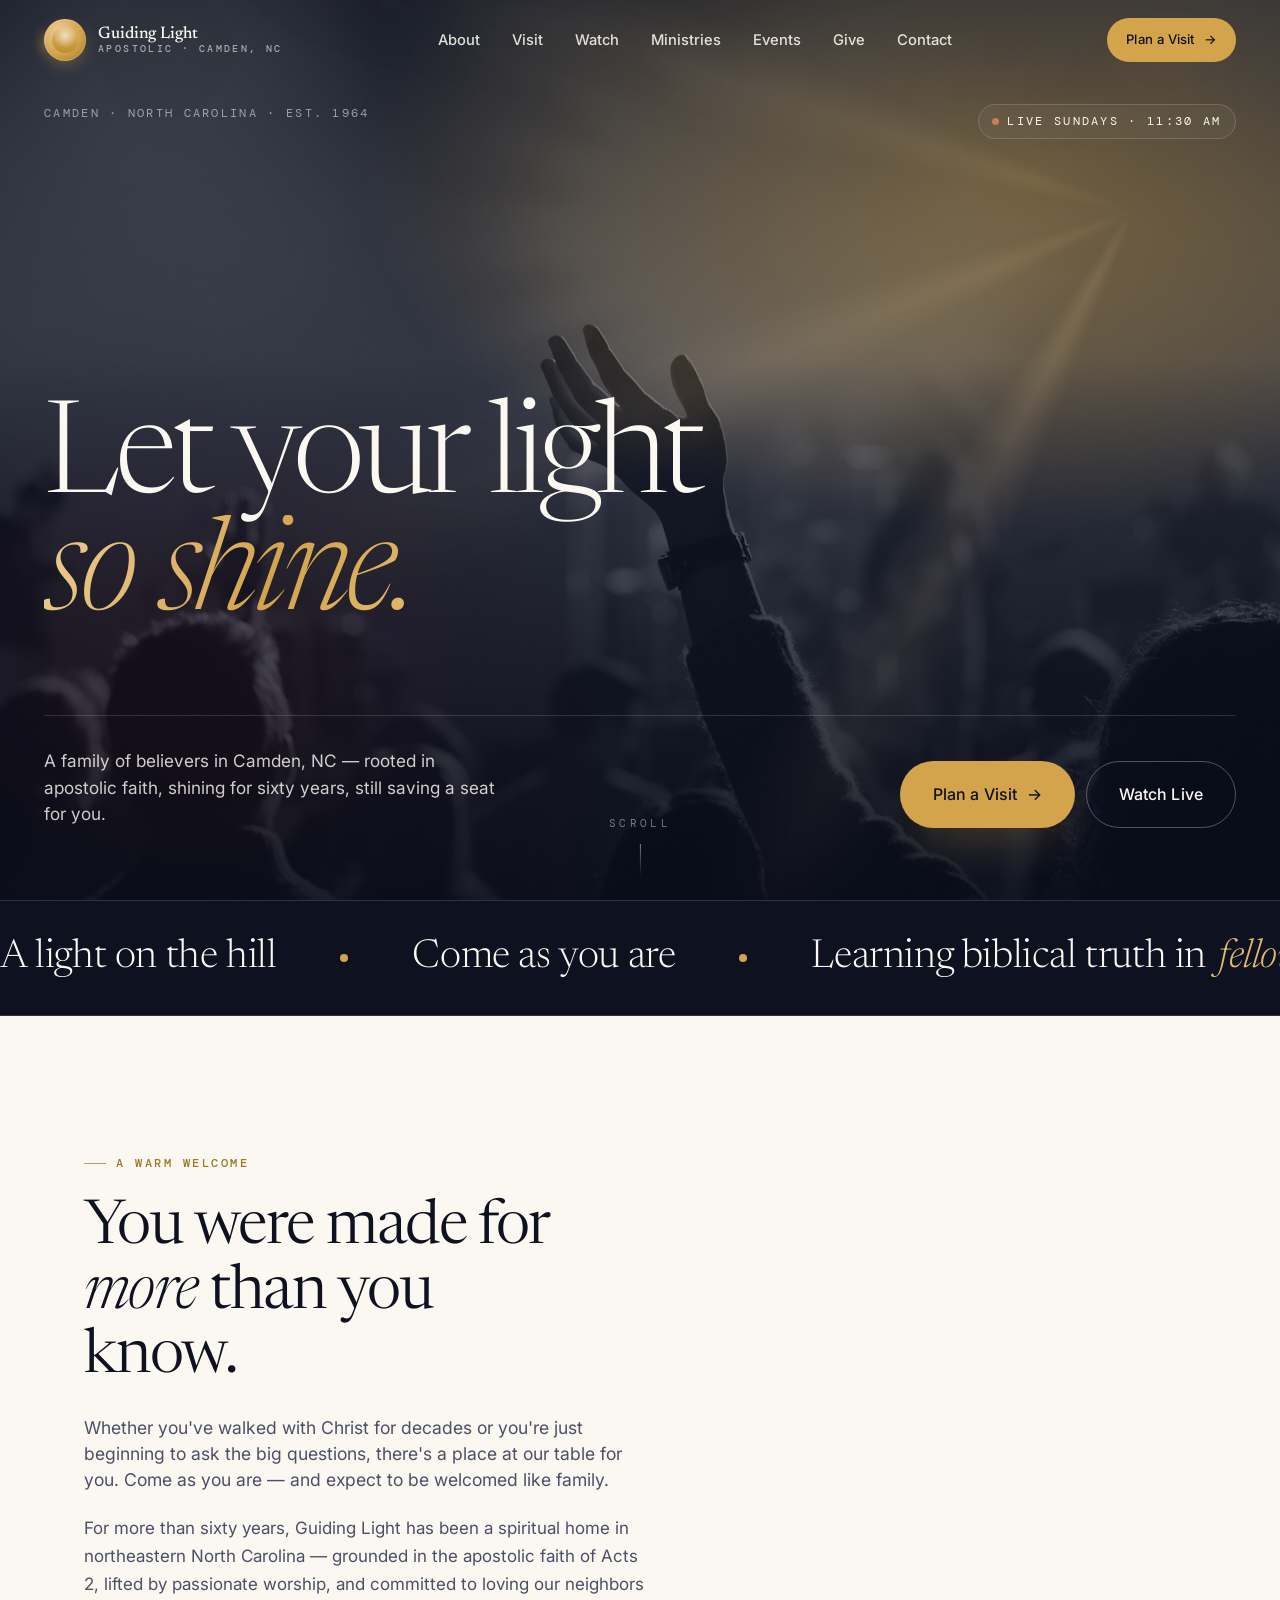
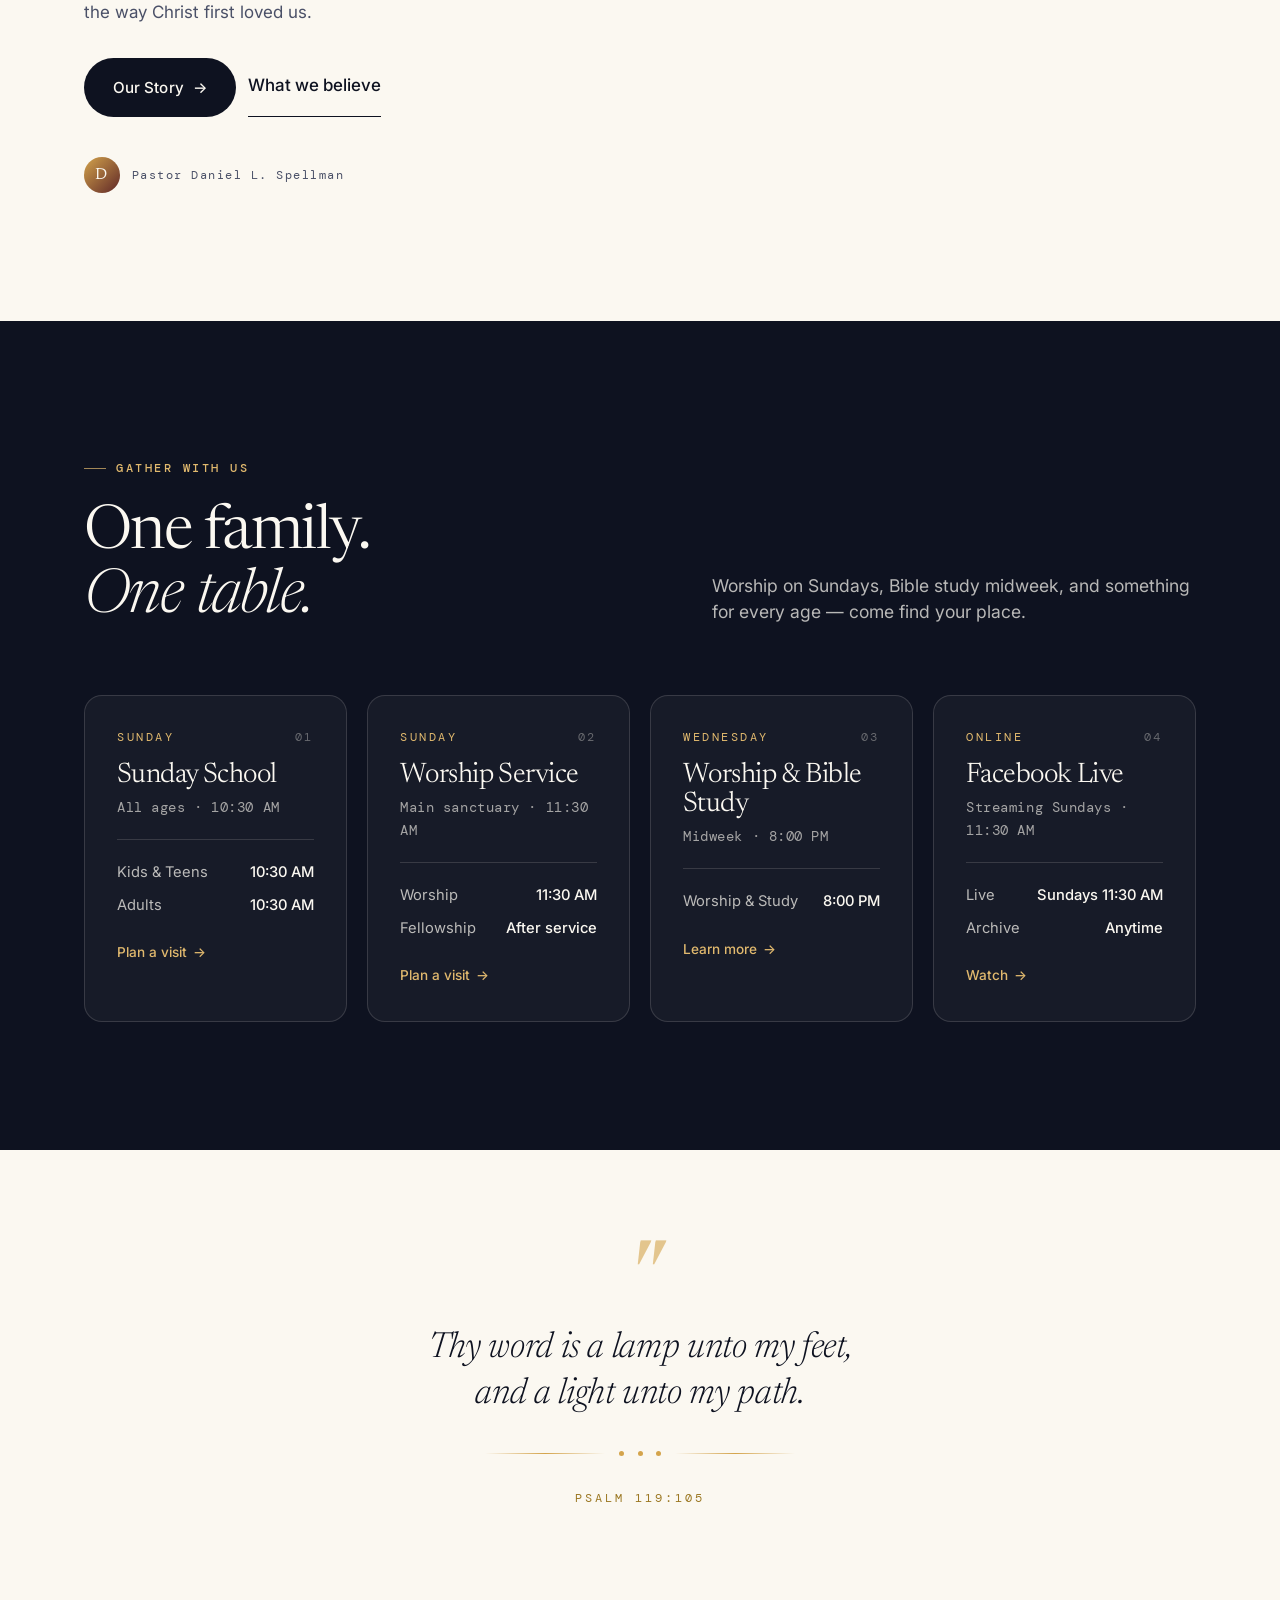
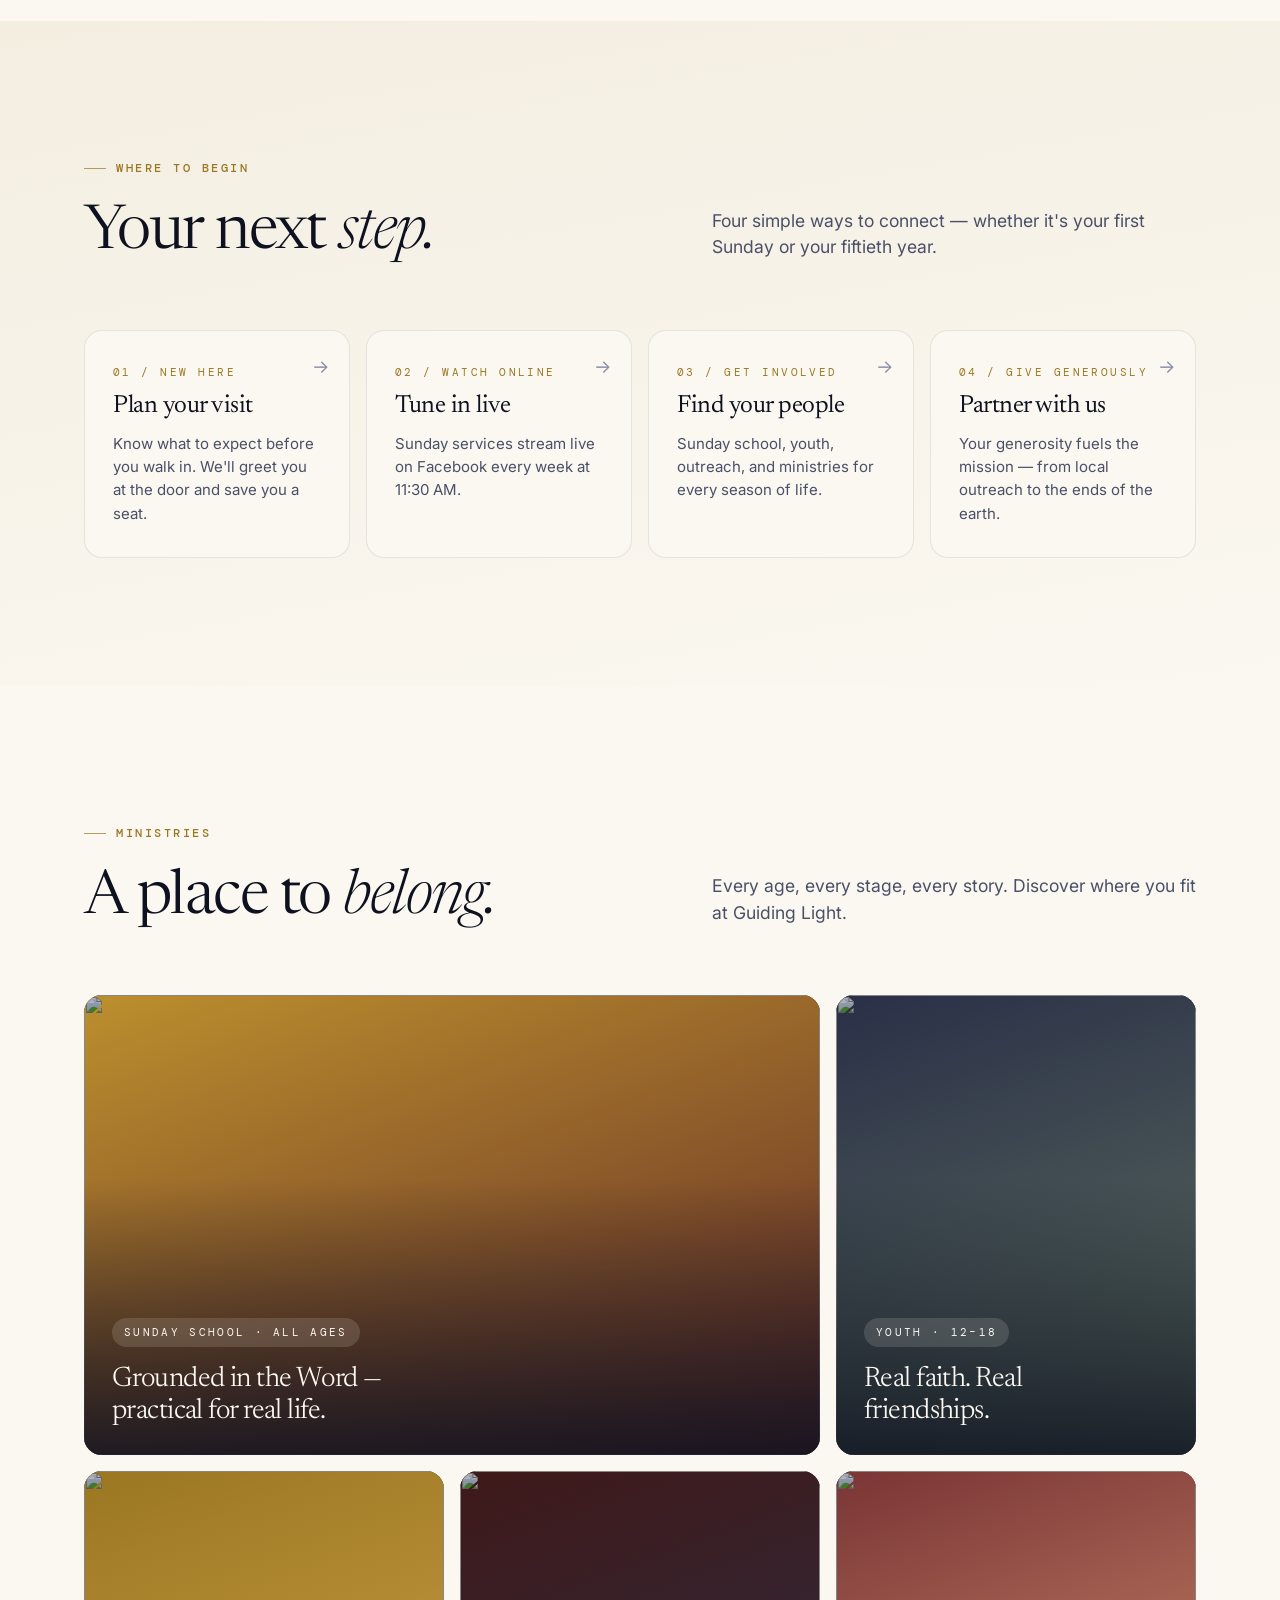
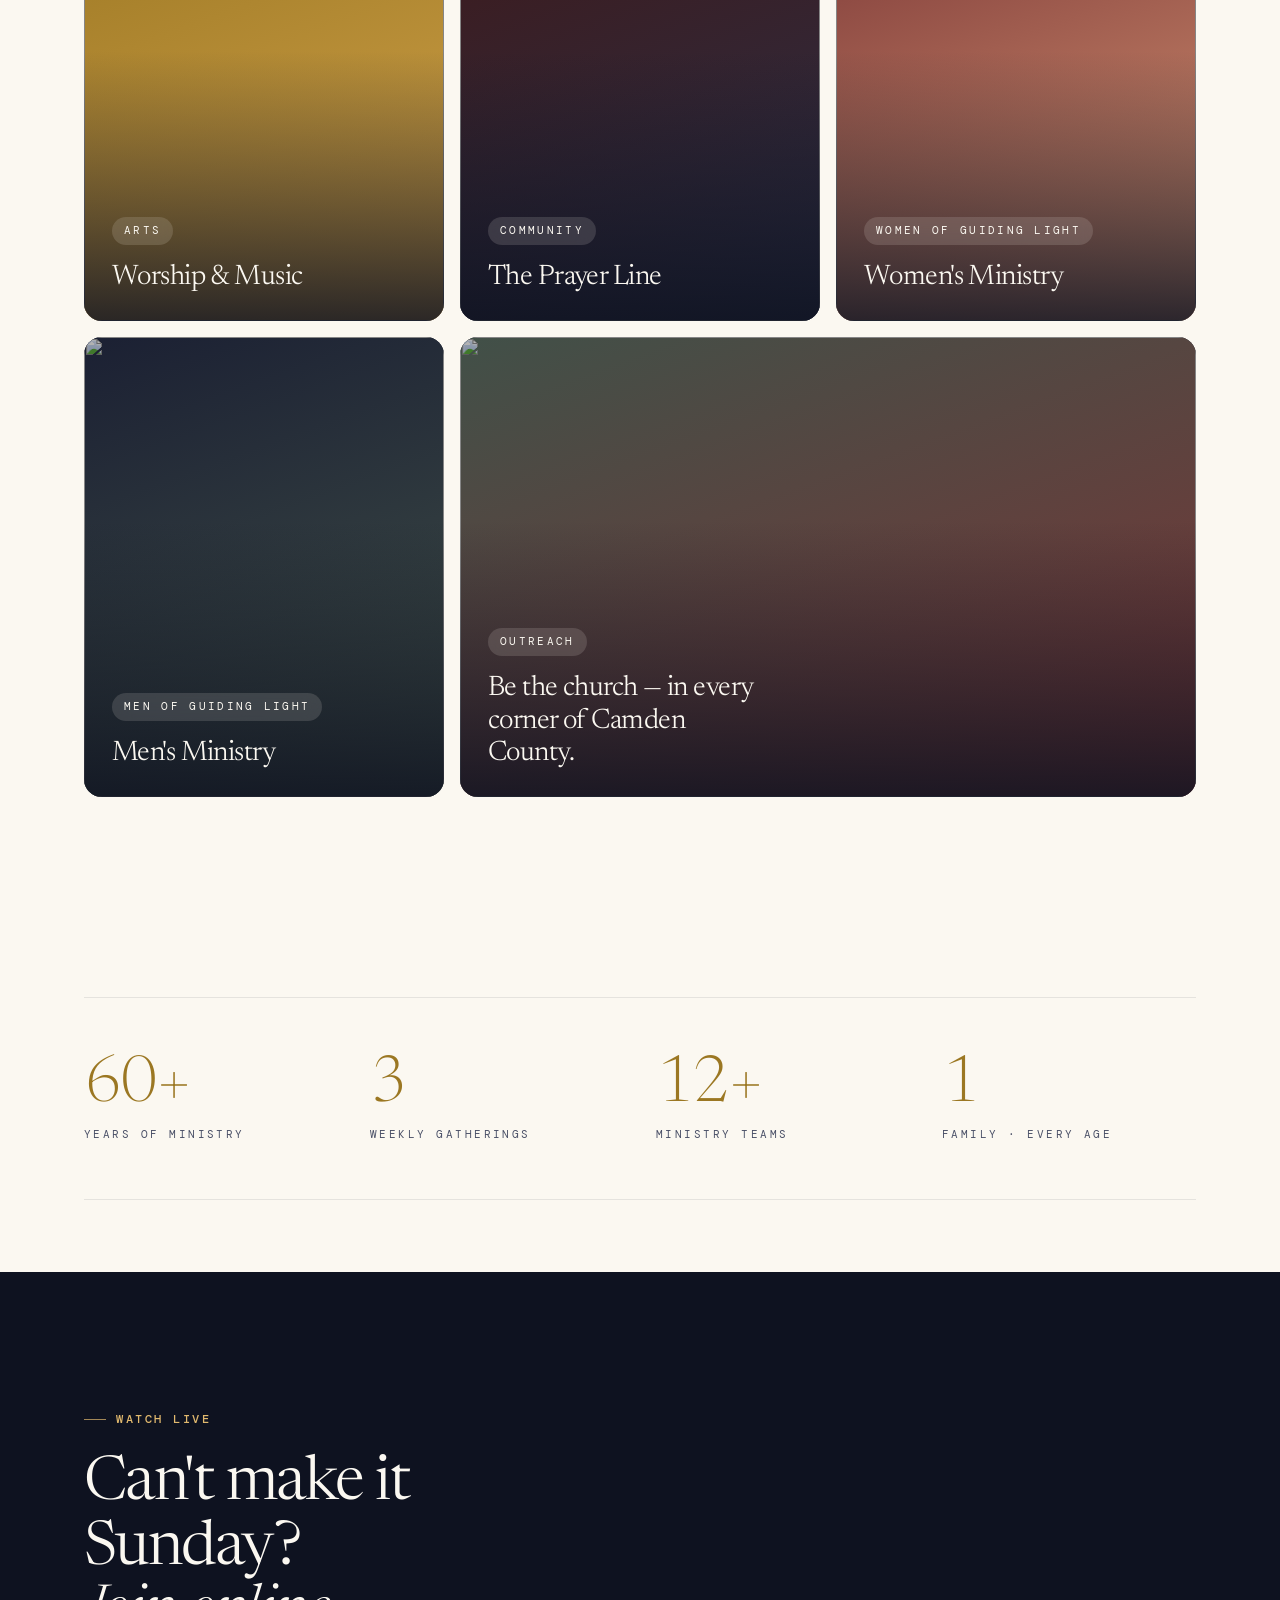
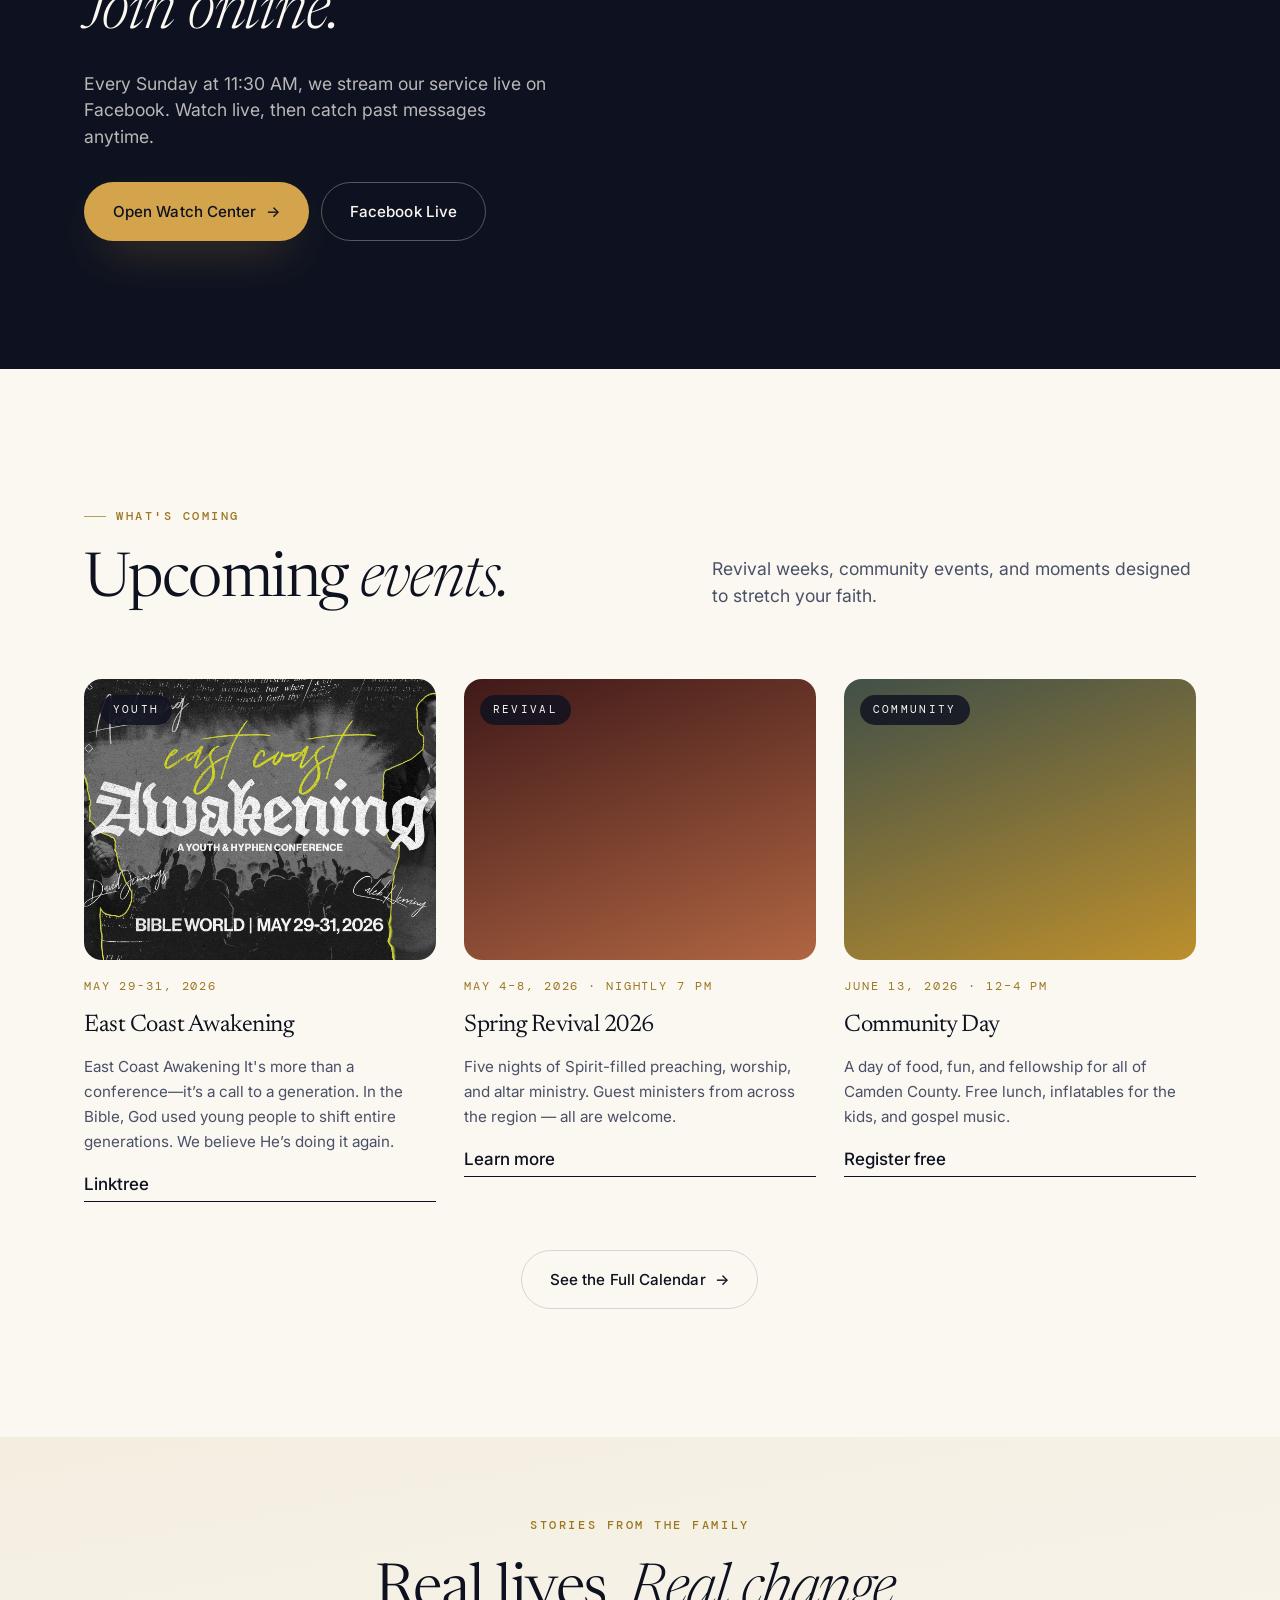
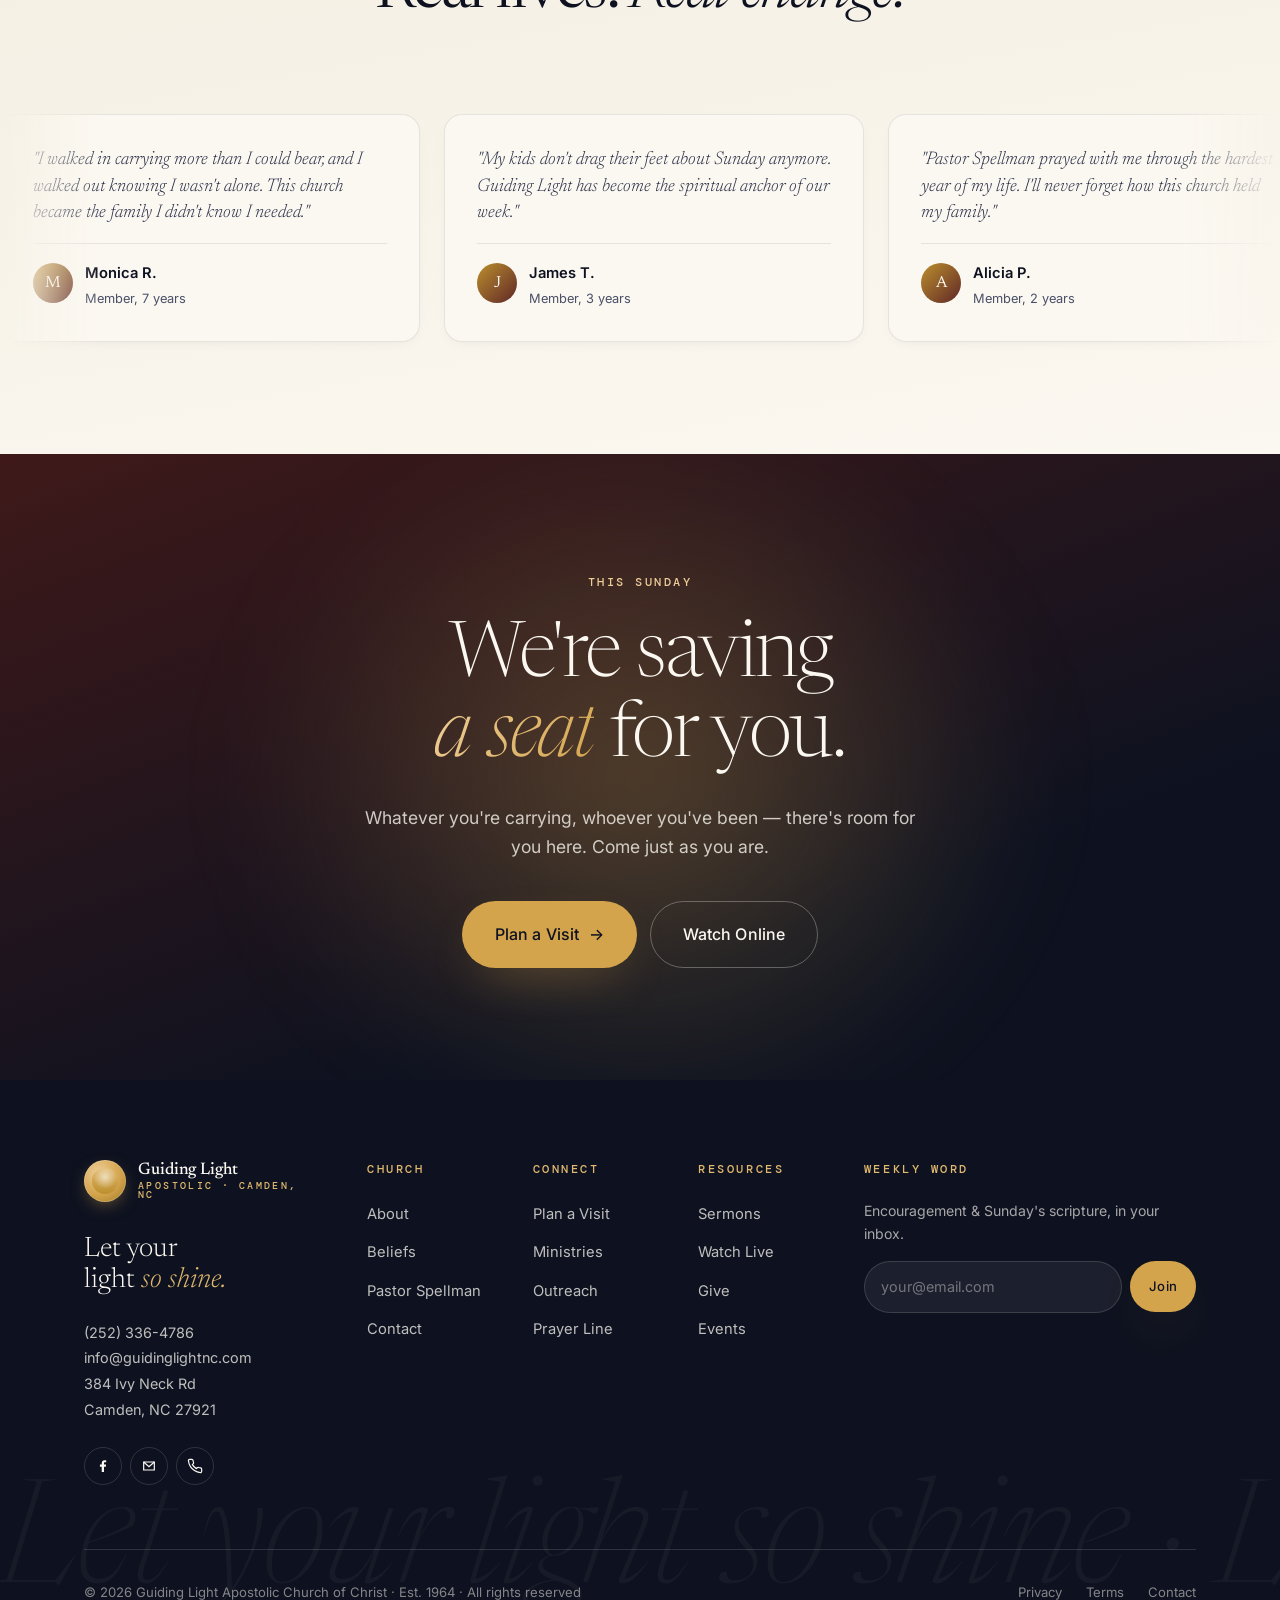
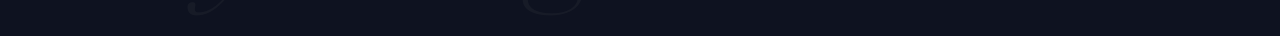
==== commit c41f961c: "Fill image placeholders with Unsplash photography Replaces the gradient-only placeholders across the" ====
--- a/index.html
+++ b/index.html
@@ -128,9 +128,7 @@
       </div>
 
       <div class="split-media reveal-img">
-        <div class="photo-placeholder">
-          <span class="ph-label">Sunday Worship</span>
-        </div>
+        <img src="https://images.unsplash.com/photo-1605064336003-a23d84525b8f?auto=format&amp;fit=crop&amp;w=1400&amp;q=75" alt="Silhouettes of a congregation worshipping with hands raised" loading="lazy" />
         <span class="tag">A family at the table</span>
         <div class="caption">
           "You are the light of the world. A city set on a hill cannot be hidden." <br/>
@@ -264,7 +262,7 @@
 
     <div class="ministries">
       <a class="ministry wide reveal" href="ministries.html#sunday-school">
-        <div class="ministry-bg school" aria-hidden="true"></div>
+        <div class="ministry-bg school" aria-hidden="true"><img src="https://images.unsplash.com/photo-1716666179090-cc06f10d9d70?auto=format&amp;fit=crop&amp;w=1200&amp;q=75" alt="" loading="lazy" /></div>
         <div class="ministry-body">
           <span class="ministry-tag">Sunday School · All Ages</span>
           <h3>Grounded in the Word — practical for real life.</h3>
@@ -273,7 +271,7 @@
       </a>
 
       <a class="ministry reveal" style="--delay:.1s" href="ministries.html#youth">
-        <div class="ministry-bg youth" aria-hidden="true"></div>
+        <div class="ministry-bg youth" aria-hidden="true"><img src="https://images.unsplash.com/photo-1770563181893-1cdf32c928bc?auto=format&amp;fit=crop&amp;w=900&amp;q=75" alt="" loading="lazy" /></div>
         <div class="ministry-body">
           <span class="ministry-tag">Youth · 12–18</span>
           <h3>Real faith. Real friendships.</h3>
@@ -282,7 +280,7 @@
       </a>
 
       <a class="ministry reveal" href="ministries.html#worship">
-        <div class="ministry-bg worship" aria-hidden="true"></div>
+        <div class="ministry-bg worship" aria-hidden="true"><img src="https://images.unsplash.com/photo-1571768156614-be17eb6f63d7?auto=format&amp;fit=crop&amp;w=900&amp;q=75" alt="" loading="lazy" /></div>
         <div class="ministry-body">
           <span class="ministry-tag">Arts</span>
           <h3>Worship &amp; Music</h3>
@@ -291,7 +289,7 @@
       </a>
 
       <a class="ministry reveal" style="--delay:.1s" href="ministries.html#prayer">
-        <div class="ministry-bg prayer" aria-hidden="true"></div>
+        <div class="ministry-bg prayer" aria-hidden="true"><img src="https://images.unsplash.com/photo-1574983097346-bf874abb9eac?auto=format&amp;fit=crop&amp;w=900&amp;q=75" alt="" loading="lazy" /></div>
         <div class="ministry-body">
           <span class="ministry-tag">Community</span>
           <h3>The Prayer Line</h3>
@@ -300,7 +298,7 @@
       </a>
 
       <a class="ministry reveal" href="ministries.html#women">
-        <div class="ministry-bg women" aria-hidden="true"></div>
+        <div class="ministry-bg women" aria-hidden="true"><img src="https://images.unsplash.com/photo-1555817128-342e1c8b3101?auto=format&amp;fit=crop&amp;w=900&amp;q=75" alt="" loading="lazy" /></div>
         <div class="ministry-body">
           <span class="ministry-tag">Women of Guiding Light</span>
           <h3>Women's Ministry</h3>
@@ -309,7 +307,7 @@
       </a>
 
       <a class="ministry reveal" style="--delay:.1s" href="ministries.html#men">
-        <div class="ministry-bg men" aria-hidden="true"></div>
+        <div class="ministry-bg men" aria-hidden="true"><img src="https://images.unsplash.com/photo-1532619031801-97b02fb2de1b?auto=format&amp;fit=crop&amp;w=900&amp;q=75" alt="" loading="lazy" /></div>
         <div class="ministry-body">
           <span class="ministry-tag">Men of Guiding Light</span>
           <h3>Men's Ministry</h3>
@@ -318,7 +316,7 @@
       </a>
 
       <a class="ministry wide reveal" style="--delay:.2s" href="ministries.html#outreach">
-        <div class="ministry-bg outreach" aria-hidden="true"></div>
+        <div class="ministry-bg outreach" aria-hidden="true"><img src="https://images.unsplash.com/photo-1761666507437-9fb5a6ef7b0a?auto=format&amp;fit=crop&amp;w=1200&amp;q=75" alt="" loading="lazy" /></div>
         <div class="ministry-body">
           <span class="ministry-tag">Outreach</span>
           <h3>Be the church — in every corner of Camden County.</h3>
@@ -531,5 +529,10 @@
 
 <script src="js/main.js"></script>
 <script src="js/events.js"></script>
+<script>
+  if (window.location.hash.match(/(invite_token|recovery_token|confirmation_token)=/)) {
+    window.location.replace('/admin/' + window.location.hash);
+  }
+</script>
 </body>
 </html>
--- a/css/styles.css
+++ b/css/styles.css
@@ -1006,8 +1006,18 @@
 }
 .ministry.wide { grid-column: span 8; aspect-ratio: 8 / 5; }
 .ministry.half { grid-column: span 6; aspect-ratio: 6 / 5; }
+/* When a small card is an immediate sibling of a .wide (same row in the 8+4 layout),
+   stretch it to match the wide card's height. The grid gap makes aspect-ratio math
+   diverge by ~10px otherwise. */
+.ministry.wide + .ministry:not(.wide),
+.ministry:not(.wide):has(+ .ministry.wide) {
+  aspect-ratio: auto;
+  height: 100%;
+}
 @media (max-width: 860px) {
   .ministry, .ministry.wide, .ministry.half { grid-column: span 12; aspect-ratio: 4 / 3; }
+  .ministry.wide + .ministry:not(.wide),
+  .ministry:not(.wide):has(+ .ministry.wide) { aspect-ratio: 4 / 3; height: auto; }
 }
 .ministry-bg {
   position: absolute;
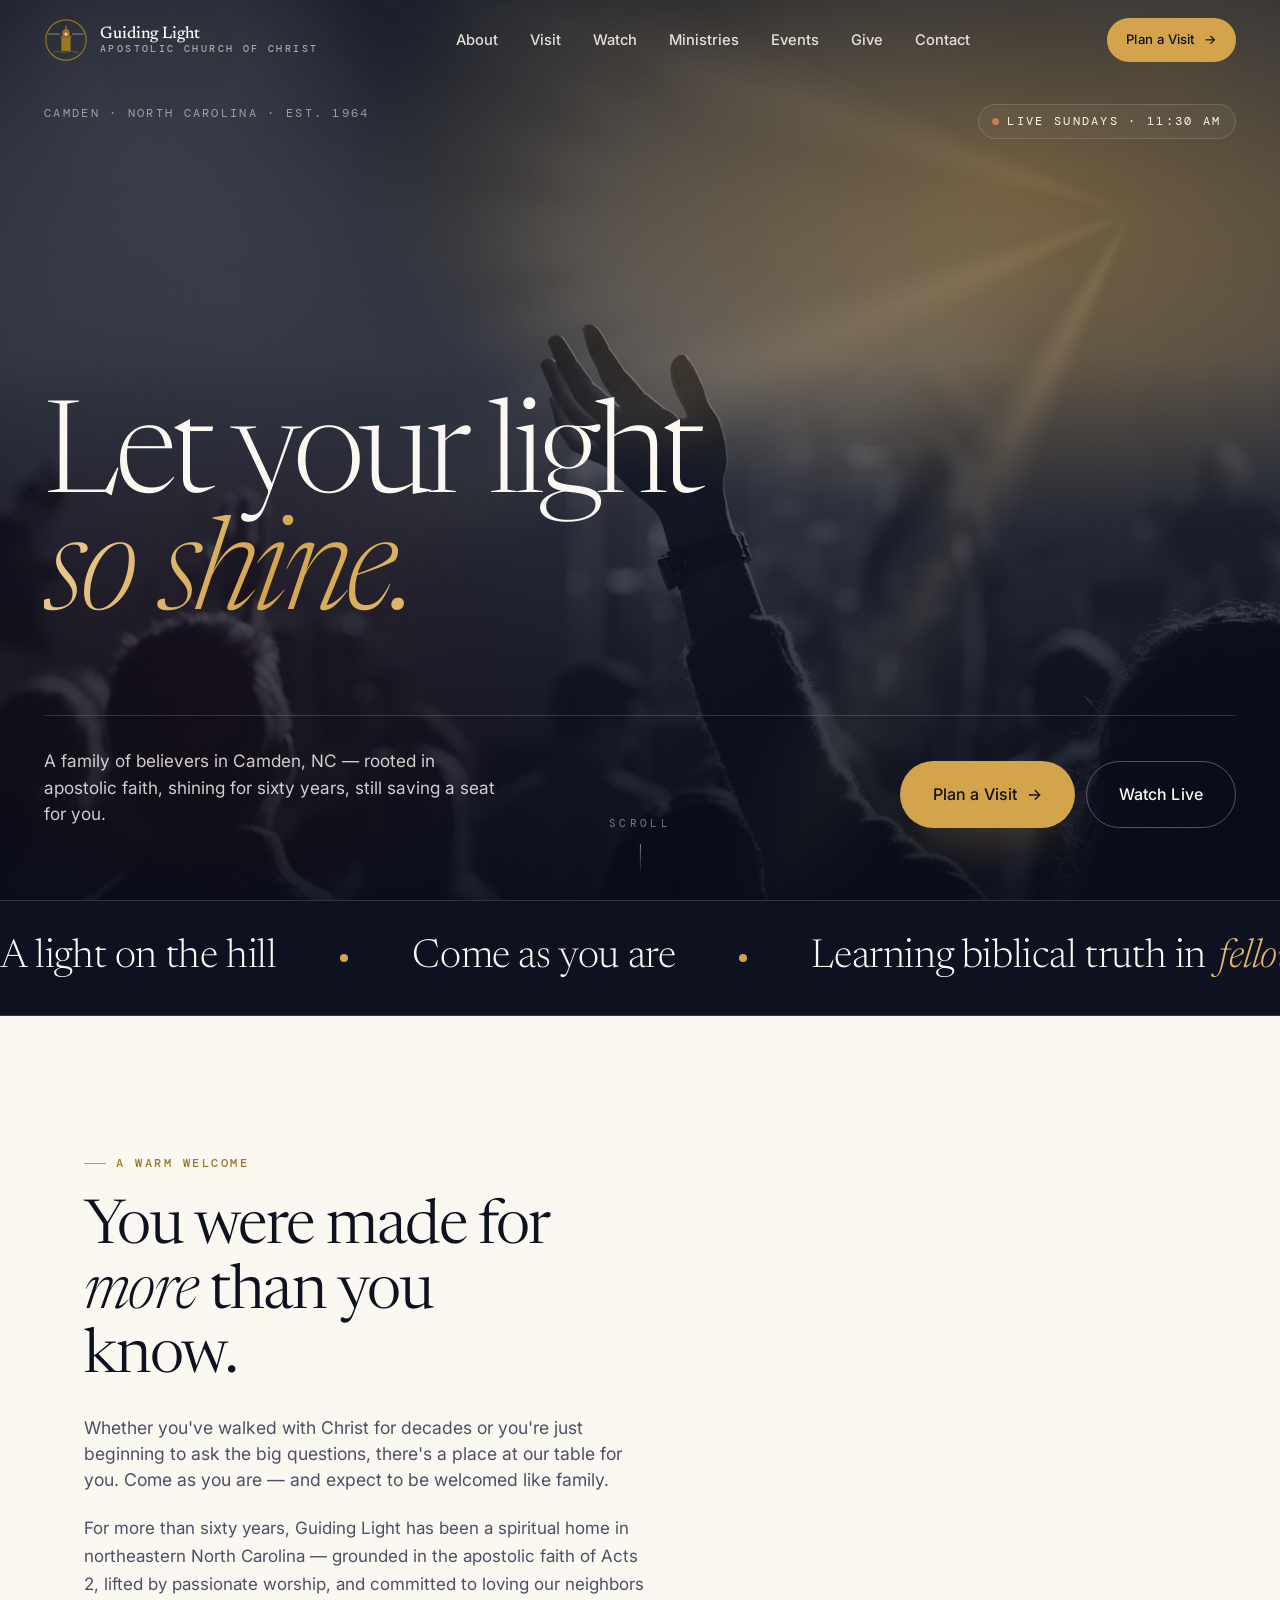
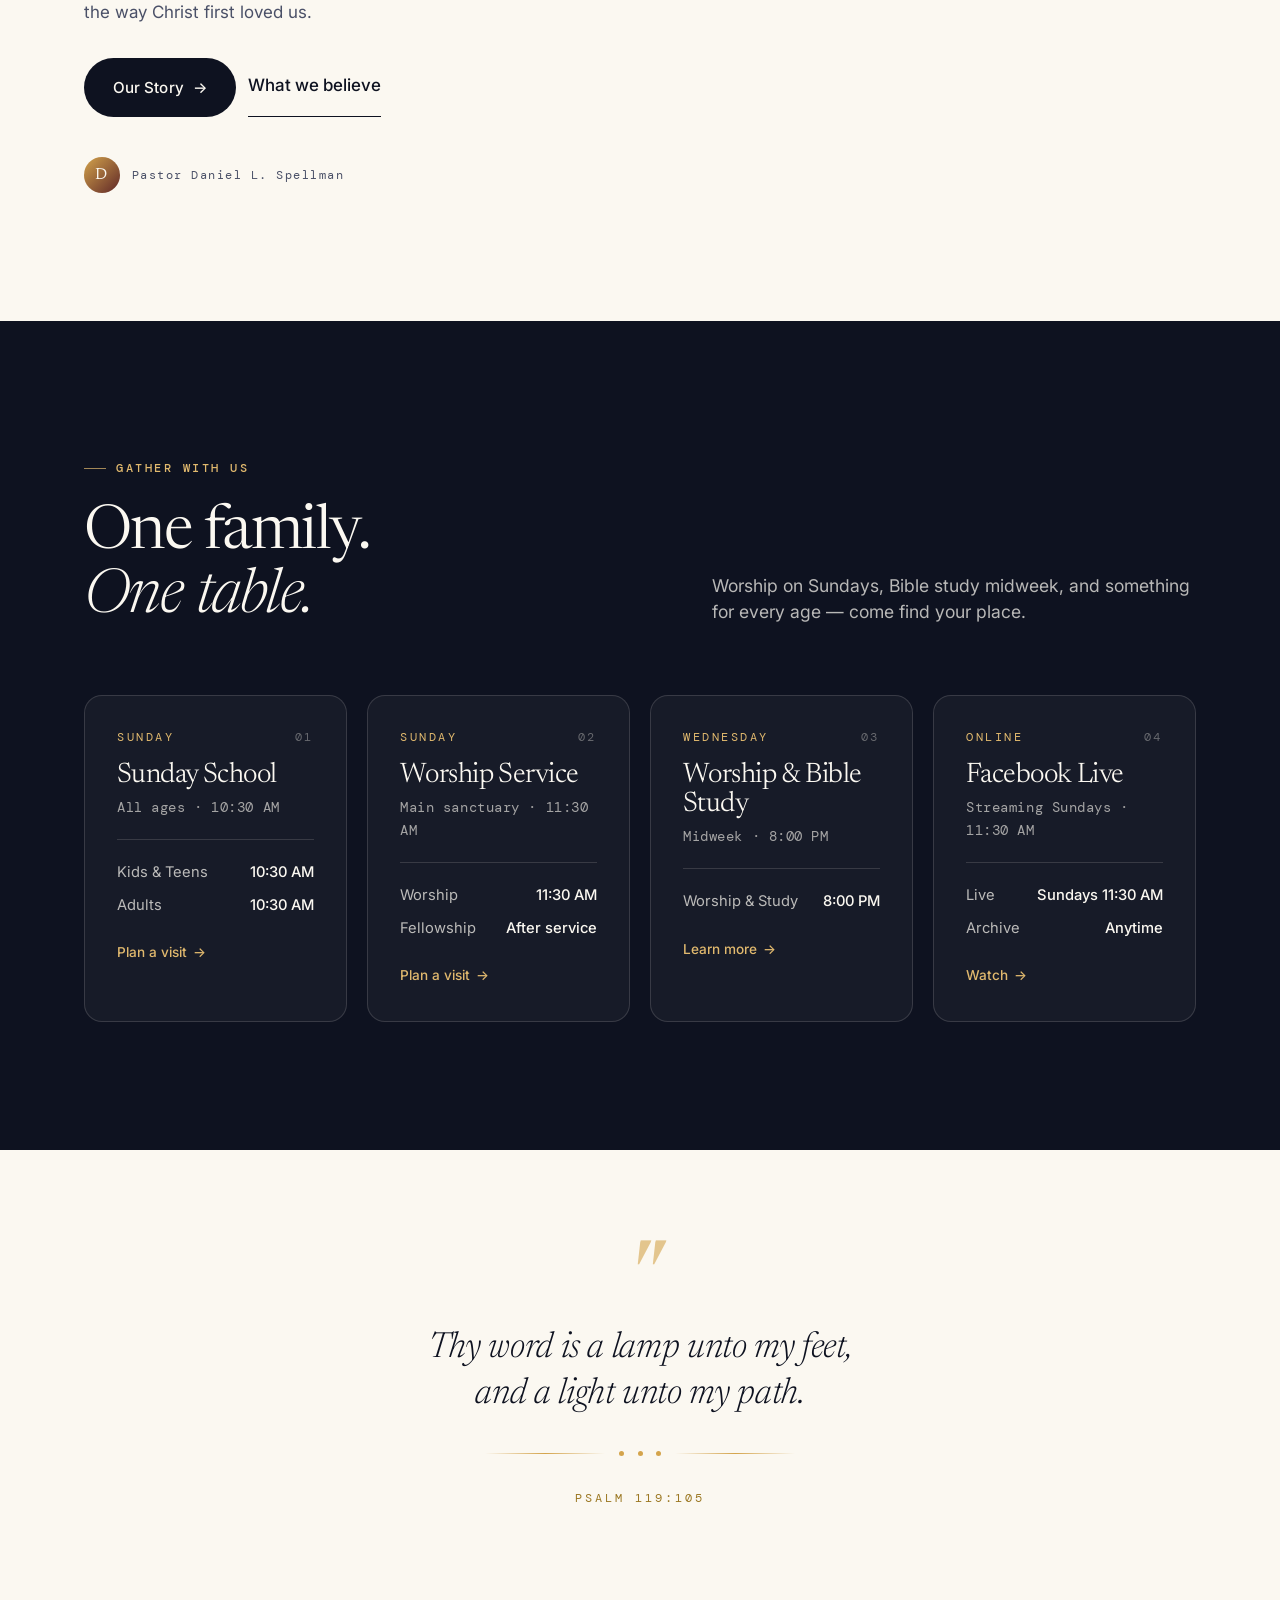
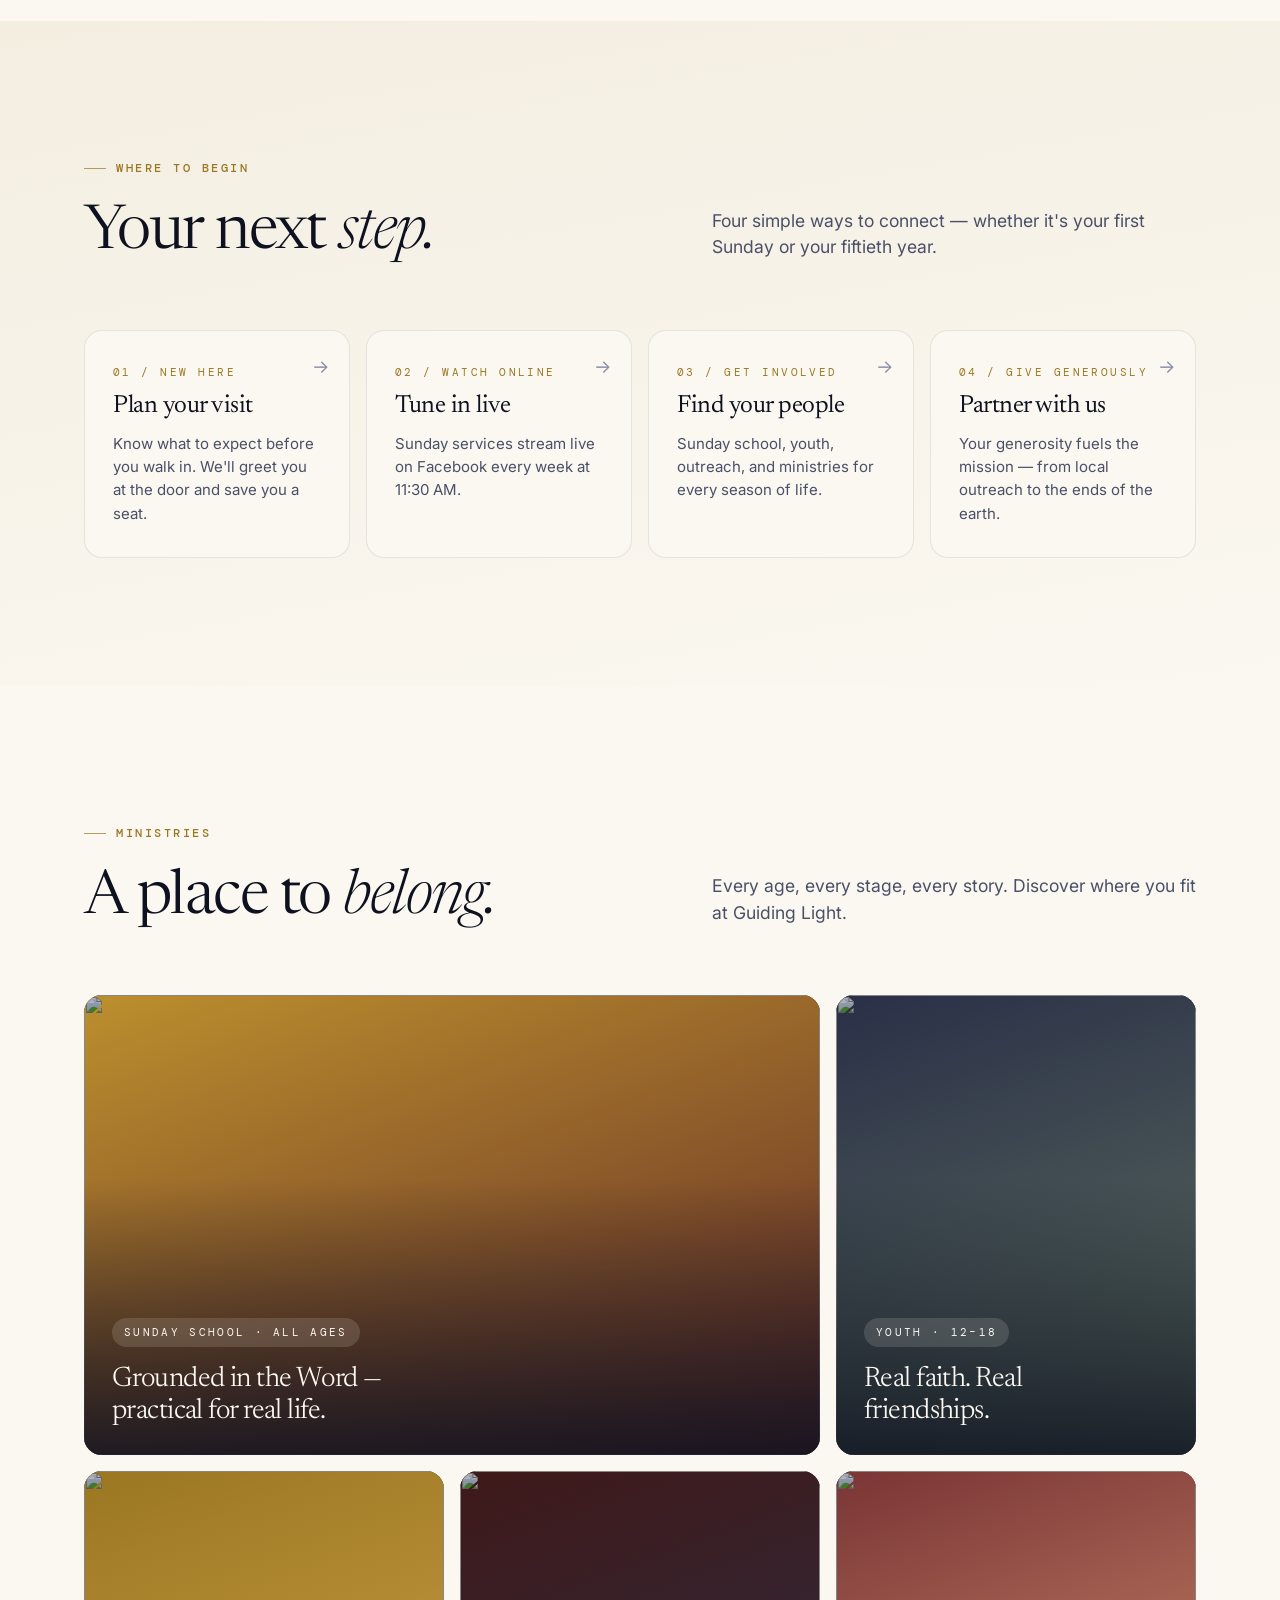
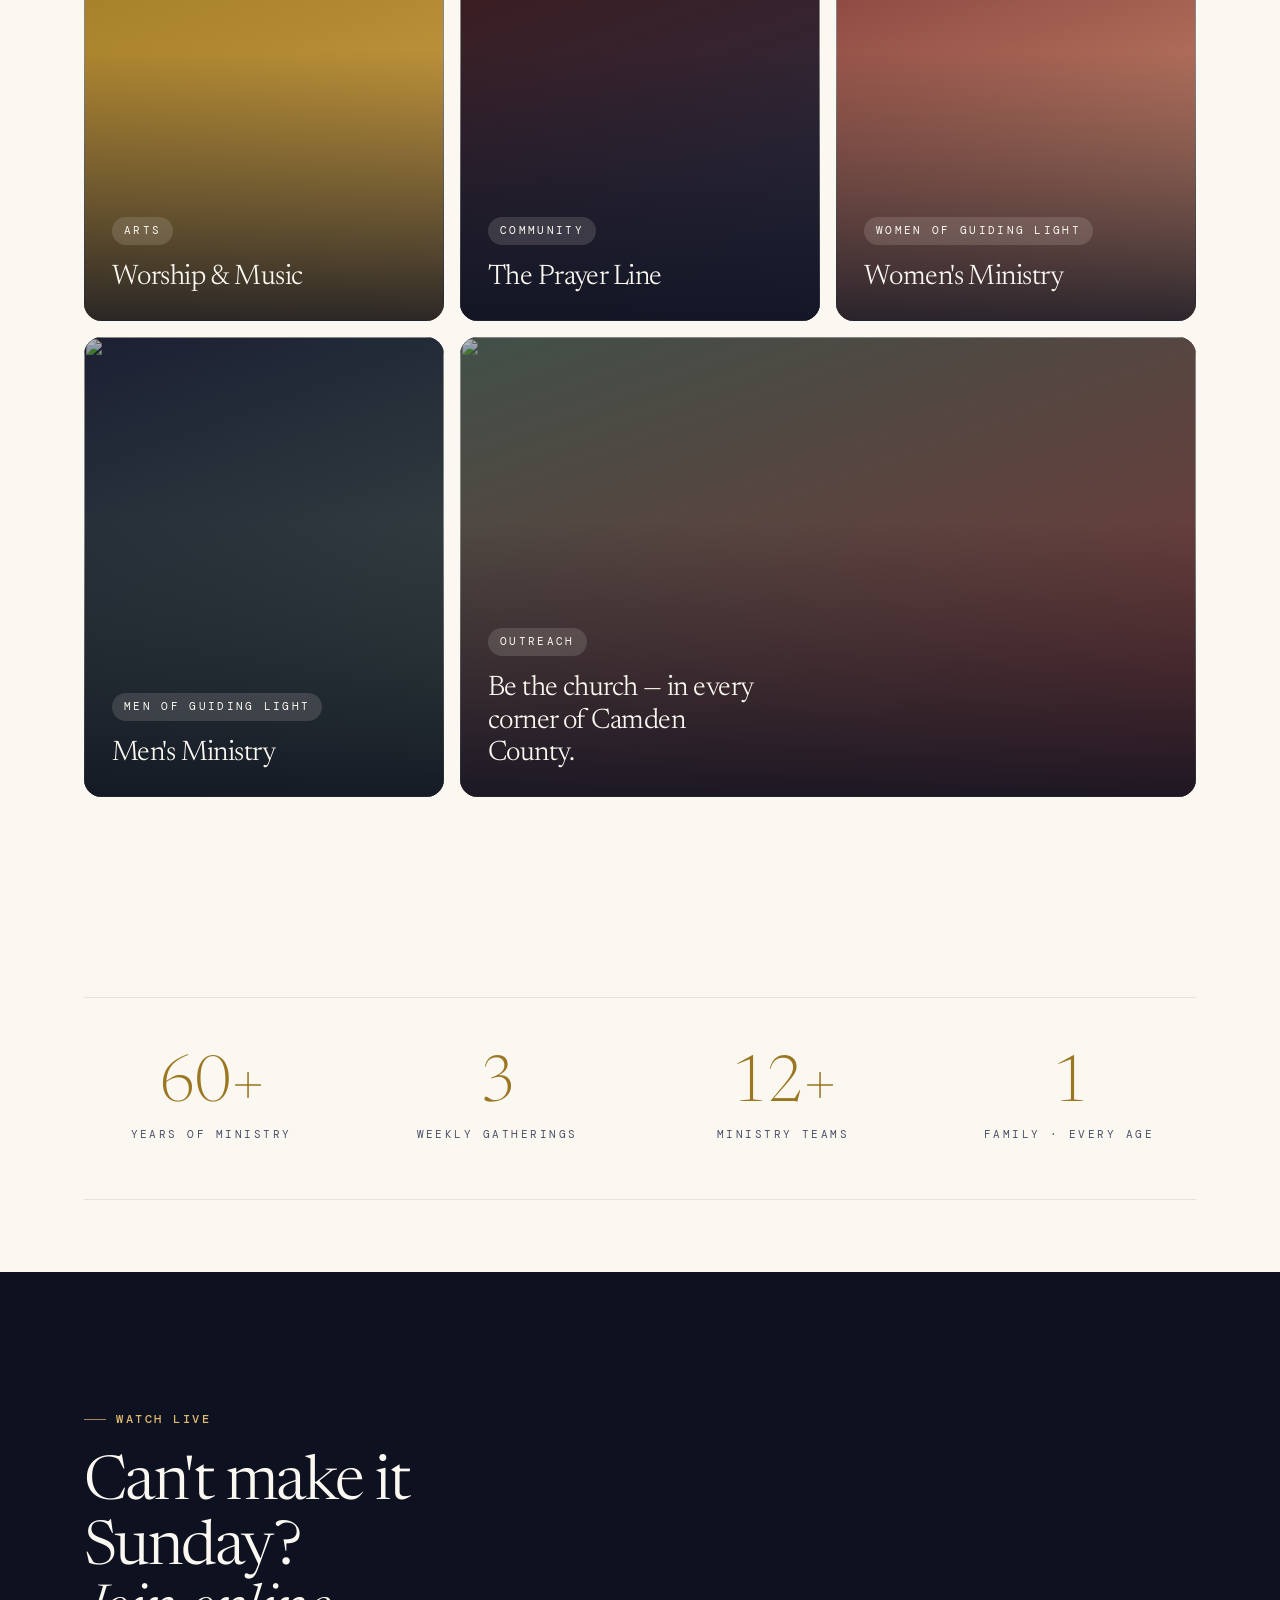
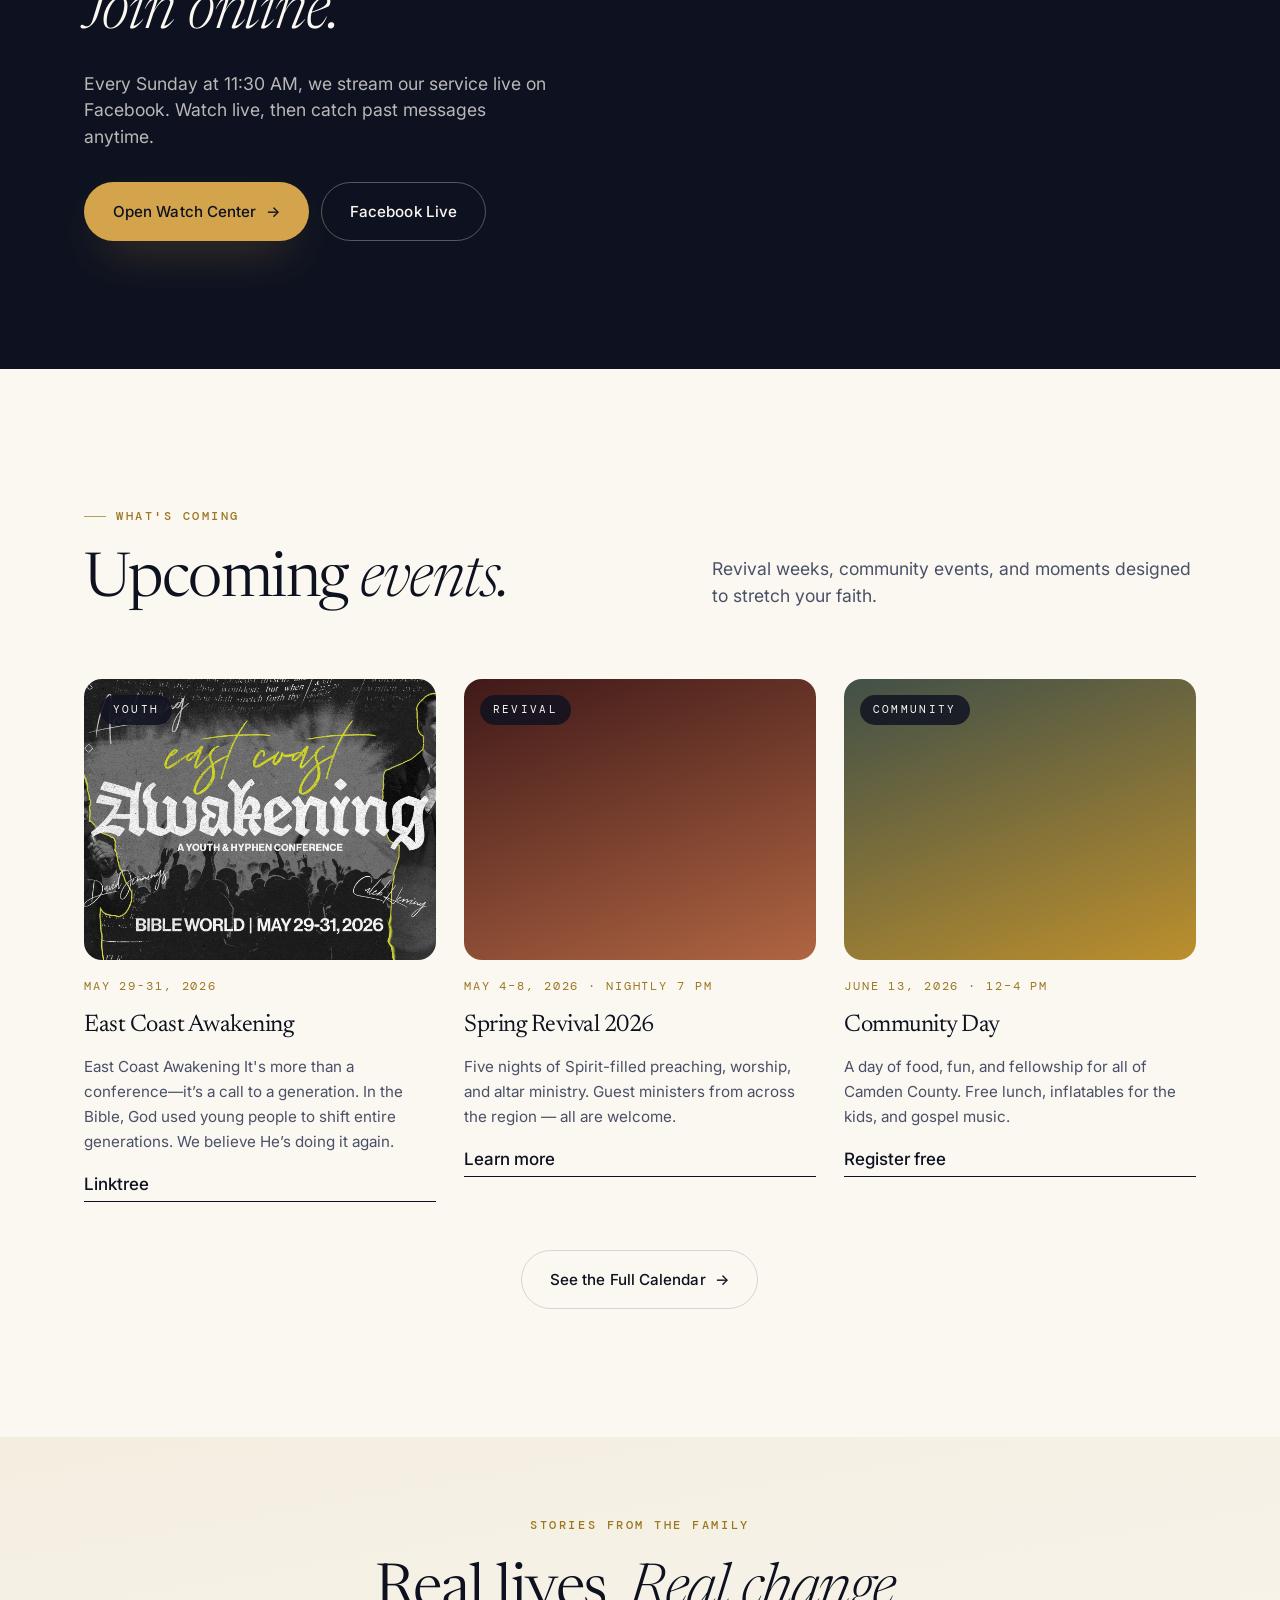
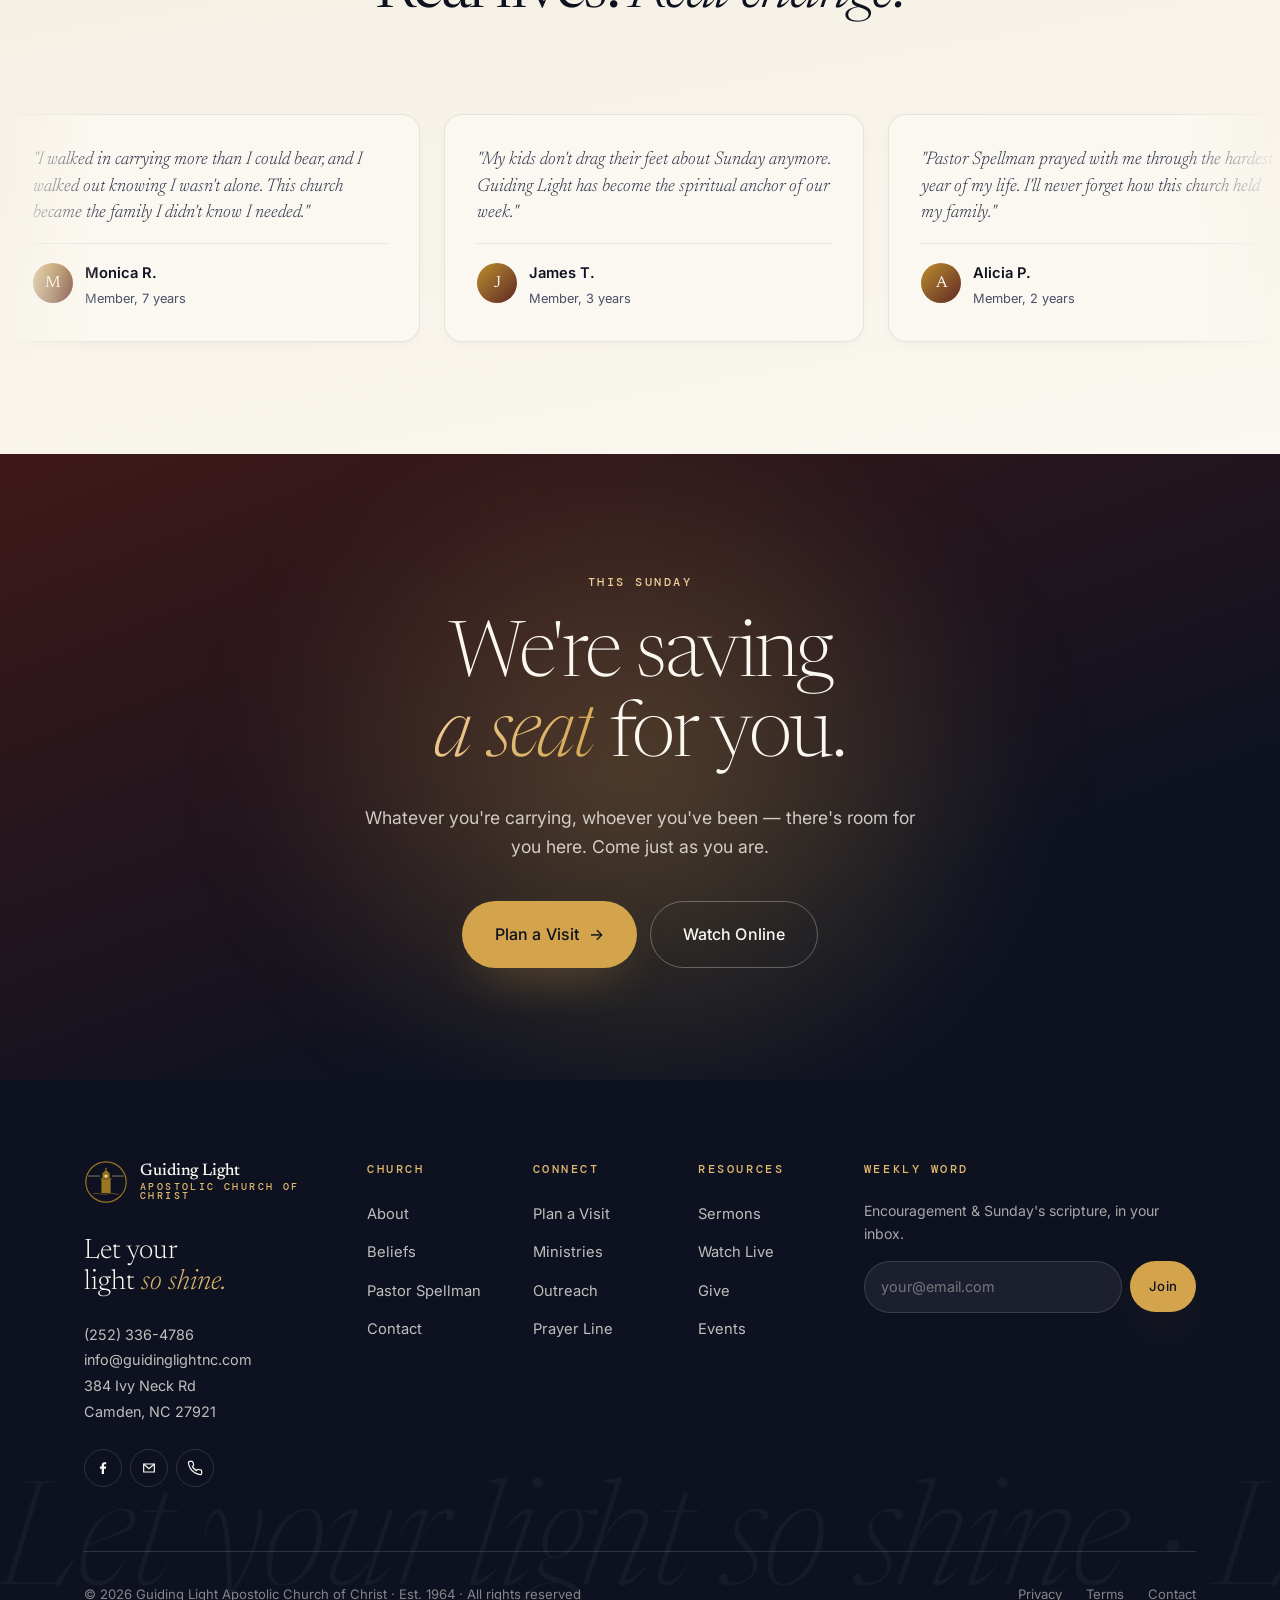
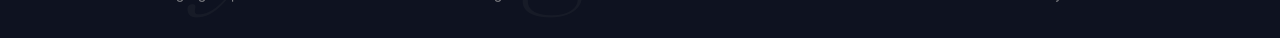
==== commit 5beca633: "Redesign logo: minimal gold lighthouse + fuller wordmark - New assets/logo.svg: monochromatic lighth" ====
--- a/index.html
+++ b/index.html
@@ -20,7 +20,7 @@
       <span class="logo-mark" aria-hidden="true"></span>
       <span class="logo-text">
         <span class="t1">Guiding Light</span>
-        <span class="t2">Apostolic · Camden, NC</span>
+        <span class="t2">Apostolic Church of Christ</span>
       </span>
     </a>
     <nav class="nav-links" aria-label="Primary">
@@ -459,7 +459,7 @@
       <div class="footer-brand">
         <a class="logo" href="index.html">
           <span class="logo-mark" aria-hidden="true"></span>
-          <span class="logo-text"><span class="t1">Guiding Light</span><span class="t2">Apostolic · Camden, NC</span></span>
+          <span class="logo-text"><span class="t1">Guiding Light</span><span class="t2">Apostolic Church of Christ</span></span>
         </a>
         <p class="footer-tag">Let your<br />light <em>so shine.</em></p>
         <div class="footer-contact">
--- a/css/styles.css
+++ b/css/styles.css
@@ -306,33 +306,10 @@
   letter-spacing: -0.005em;
 }
 .logo-mark {
-  width: 42px; height: 42px;
-  border-radius: 50%;
-  background: radial-gradient(circle at 35% 30%, var(--honey-300), var(--honey-500) 55%, var(--honey-700));
-  position: relative;
+  width: 44px; height: 44px;
   flex-shrink: 0;
-  box-shadow: 0 6px 18px -6px rgba(212, 164, 76, 0.6), inset 0 0 0 1px rgba(255,255,255,0.2);
-}
-.logo-mark::after {
-  content: "";
-  position: absolute;
-  inset: 8px;
-  border-radius: 50%;
-  background:
-    radial-gradient(circle at 50% 35%, rgba(255,255,255,0.6), transparent 55%),
-    linear-gradient(180deg, var(--honey-400), var(--honey-600));
-}
-.logo-mark::before {
-  content: "";
-  position: absolute;
-  inset: -4px;
-  border-radius: 50%;
-  background: conic-gradient(from 220deg, transparent 0deg, rgba(212, 164, 76, 0.4) 40deg, transparent 80deg, transparent 360deg);
-  filter: blur(6px);
-  z-index: -1;
-  animation: logo-halo 10s linear infinite;
-}
-@keyframes logo-halo { to { transform: rotate(360deg); } }
+  background: url('../assets/logo.svg') center/contain no-repeat;
+}
 
 .logo-text { display: flex; flex-direction: column; gap: 2px; }
 .logo-text .t1 { font-size: 1.05rem; letter-spacing: -0.005em; line-height: 1; }
@@ -1110,6 +1087,8 @@
 .stat {
   display: flex;
   flex-direction: column;
+  align-items: center;
+  text-align: center;
   gap: 0.4rem;
 }
 .stat-num {
